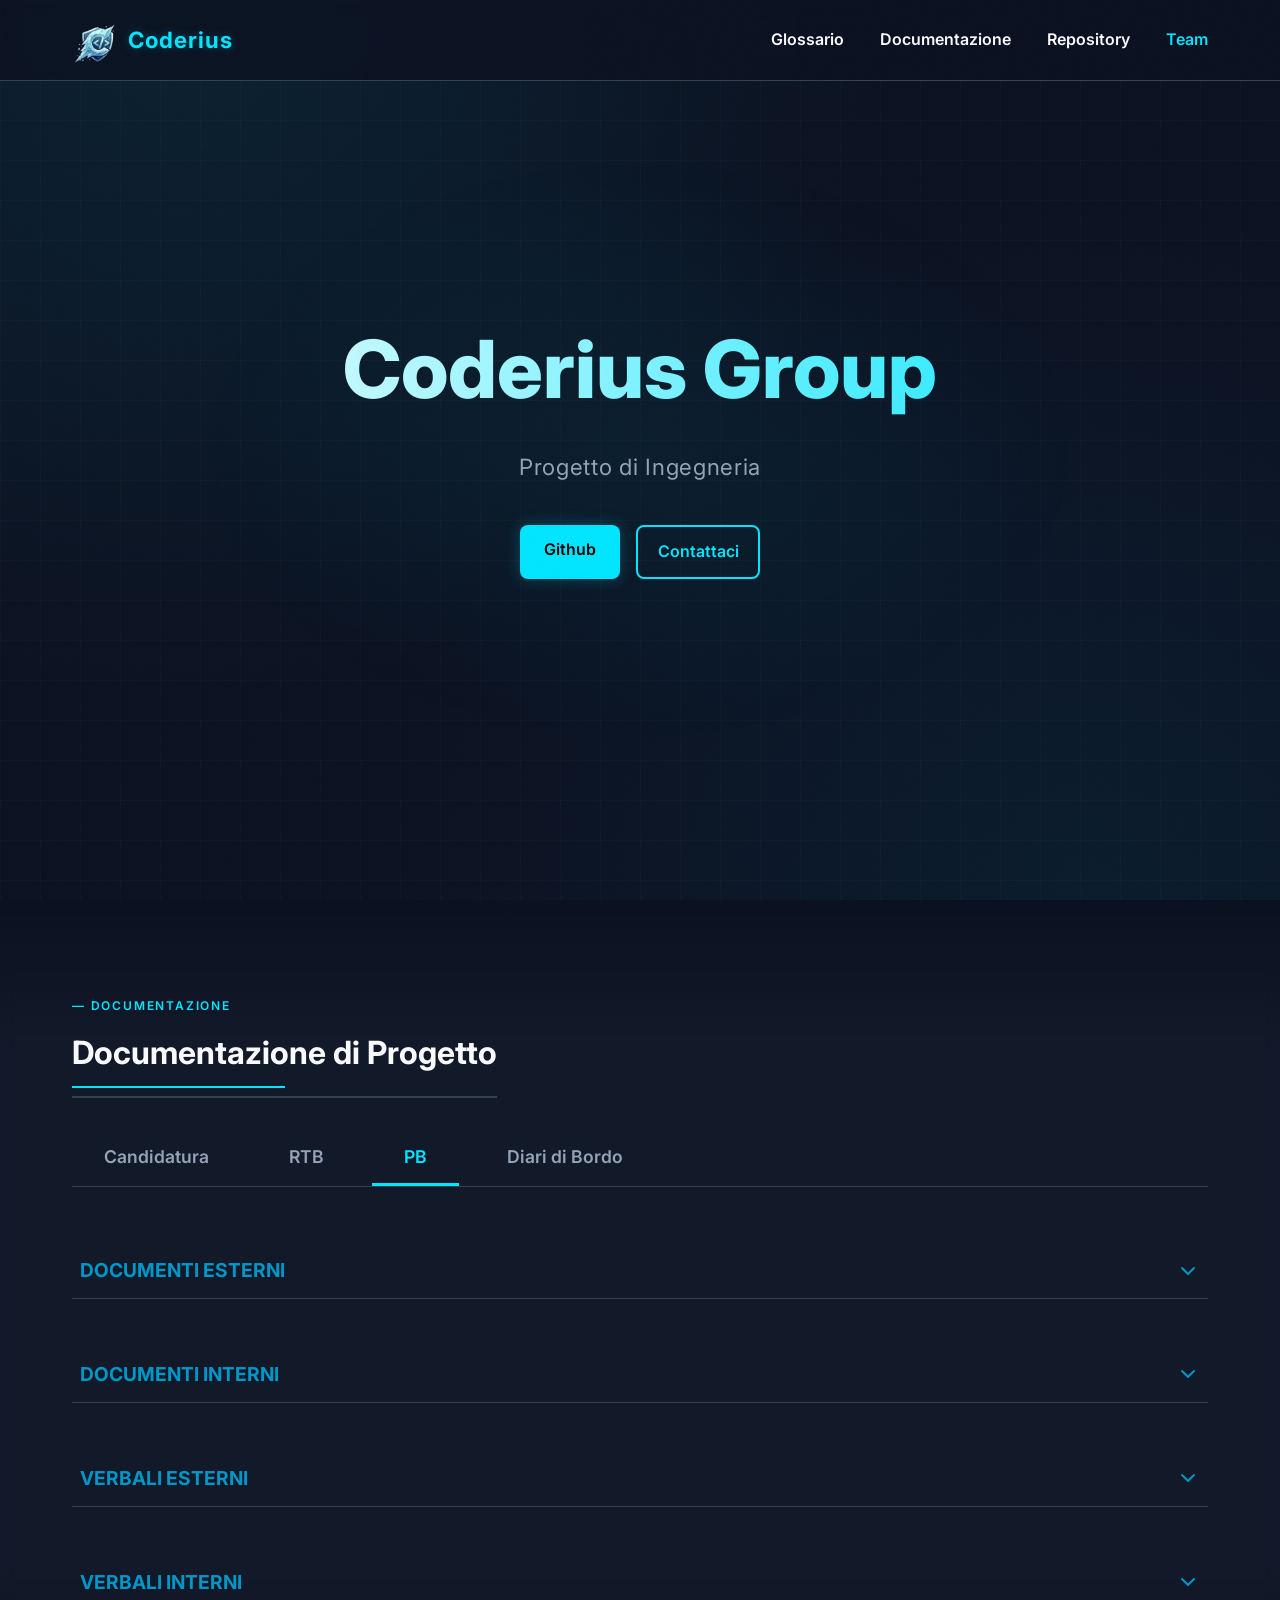
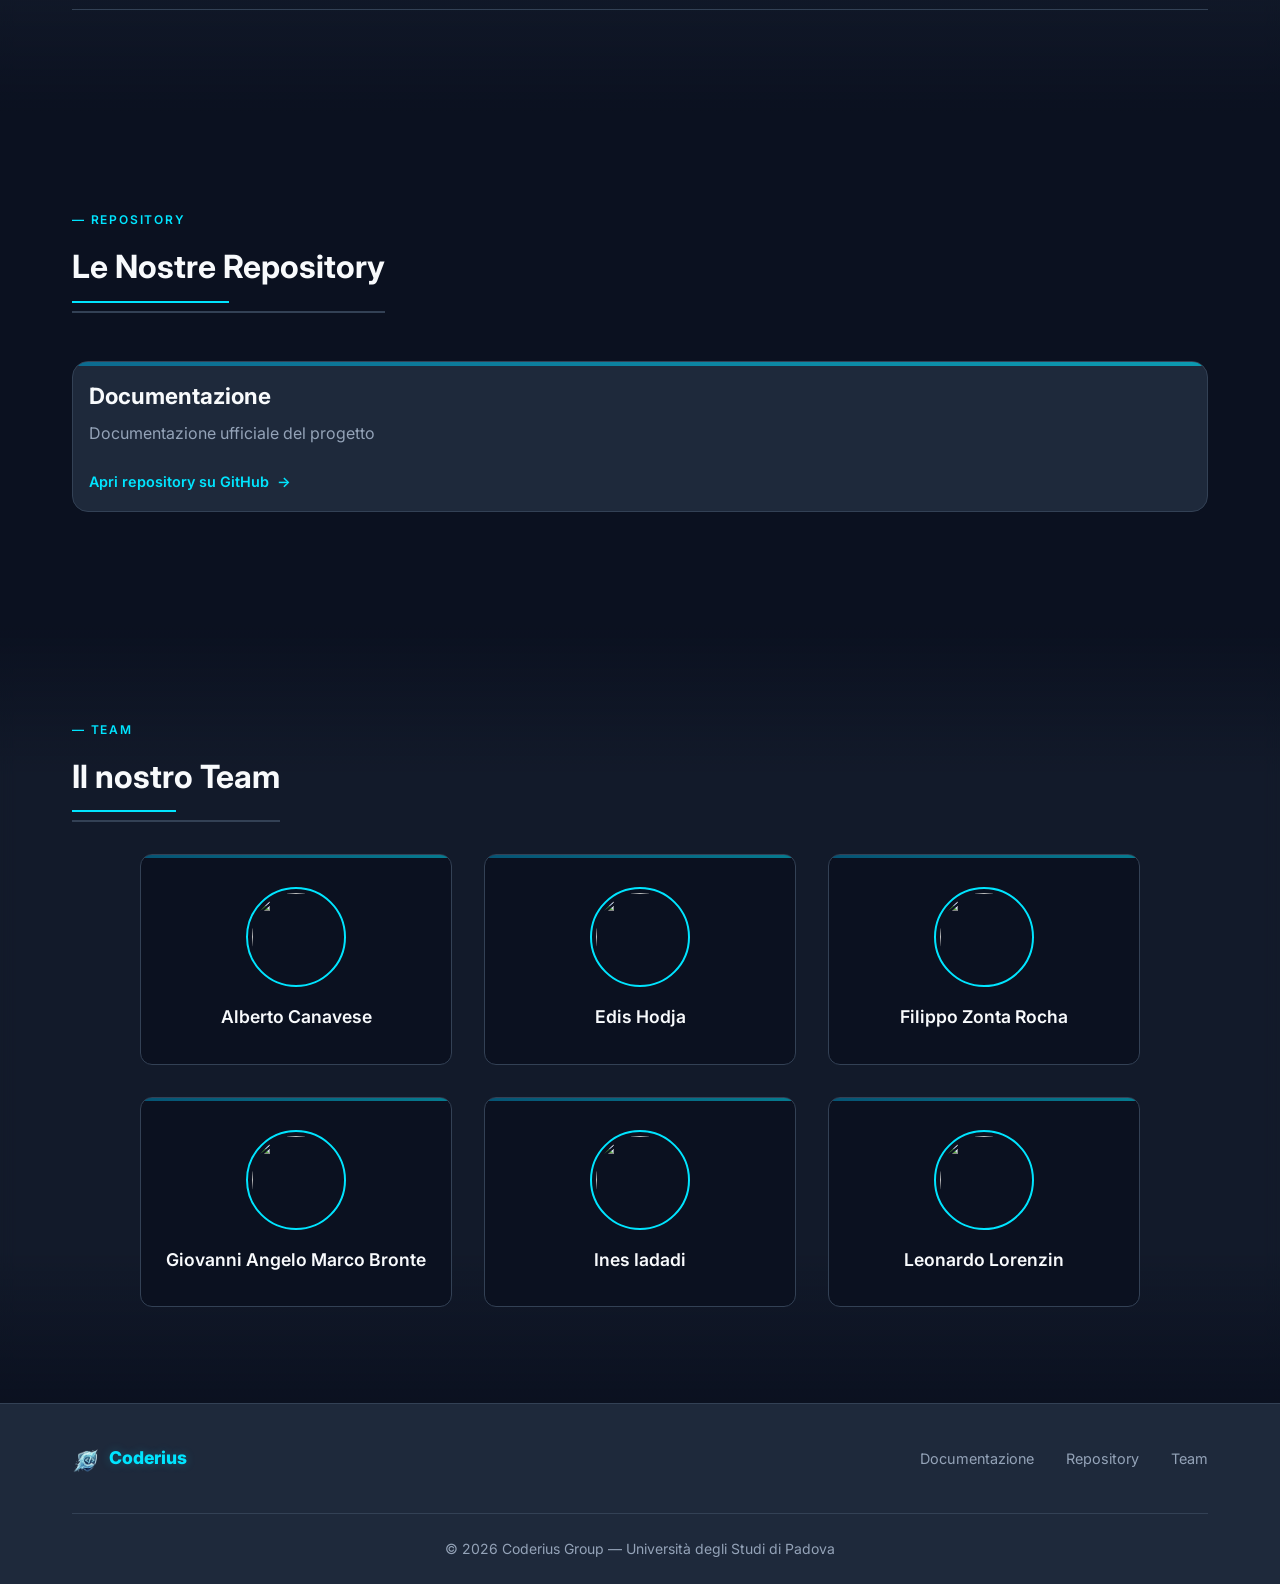
==== website/index.html @ 111efe8c "fix: aggiunta documenti PB a sito" ====
<!DOCTYPE html>
<html lang="it" class="scroll-smooth">
<head>
    <meta charset="UTF-8">
    <meta name="viewport" content="width=device-width, initial-scale=1.0">
    <title>Coderius | SWE Project</title>
    <link rel="icon" type="image/png" href="assets/logoCoderius.png">
    <link rel="preconnect" href="https://fonts.googleapis.com">
    <link rel="preconnect" href="https://fonts.gstatic.com" crossorigin>
    <link href="https://fonts.googleapis.com/css2?family=Inter:wght@300;400;600;800&display=swap" rel="stylesheet">
    <link rel="stylesheet" href="style.css">
    <script src="script.js" defer></script>
</head>
<body>

    <header class="site-header">
        <div class="header-inner">
            <a href="#" class="logo">
                <img src="assets/logoCoderius.png" alt="Logo Coderius" class="logo-img">
                <h1>Coderius</h1>
            </a>
            <nav class="site-nav">
                <a href="glossario.html">Glossario</a>
                <a href="#docs">Documentazione</a>
                <a href="#repositories">Repository</a>
                <a href="#team">Team</a>
            </nav>
        </div>
    </header>

    <main>
        <section class="hero">
            <div class="container hero-content">
                <h1>Coderius Group</h1>
                <p>Progetto di Ingegneria del Software 2025/2026</p>
                <div class="hero-actions">
                    <a href="https://github.com/CoderiusGroup" class="btn btn-primary" target="_blank">Github</a>
                    <a href="mailto:coderius01@gmail.com" class="btn btn-outline">Contattaci</a>
                </div>
            </div>
        </section>

        <section id="docs" class="docs-section section-alt">
            <div class="container">
                <span class="section-eyebrow">— Documentazione</span>
                <h2 class="section-title">Documentazione di Progetto</h2>
                <div class="tab-buttons">
                    <button class="tab-btn" data-target="candidatura">Candidatura</button>
                    <button class="tab-btn" data-target="rtb">RTB</button>
                    <button class="tab-btn active" data-target="pb">PB</button>
                    <button class="tab-btn" data-target="diario">Diari di Bordo</button>
                </div>

                <div id="candidatura" class="tab-content">
                    <div class="doc-grid">
                        <details class="doc-accordion">
                            <summary class="doc-group-title">
                                Documenti Principali
                                <svg class="chevron" xmlns="http://www.w3.org/2000/svg" width="24" height="24" viewBox="0 0 24 24" fill="none" stroke="currentColor" stroke-width="2" stroke-linecap="round" stroke-linejoin="round"><polyline points="6 9 12 15 18 9"></polyline></svg>
                            </summary>
                            <div class="accordion-content" >
                                <!-- CANDIDATURA_PRINCIPALI_START -->

                    <a href="docs/Candidatura/LetteraPresentazione-2026-03-20.pdf" class="doc-card" target="_blank">
                        <div class="doc-info">
                            <h5>LetteraPresentazione-2026-03-20</h5>
                            <p>Apri in nuova scheda ↗</p>
                        </div>
                    </a>

                    <a href="docs/Candidatura/DichiarazioneImpegni-2026-03-20.pdf" class="doc-card" target="_blank">
                        <div class="doc-info">
                            <h5>DichiarazioneImpegni-2026-03-20</h5>
                            <p>Apri in nuova scheda ↗</p>
                        </div>
                    </a>

                    <a href="docs/Candidatura/AnalisiCapitolati-2026-03-13.pdf" class="doc-card" target="_blank">
                        <div class="doc-info">
                            <h5>AnalisiCapitolati-2026-03-13</h5>
                            <p>Apri in nuova scheda ↗</p>
                        </div>
                    </a>
<!-- CANDIDATURA_PRINCIPALI_END -->
                            </div>
                        </details>
                        <details class="doc-accordion">
                            <summary class="doc-group-title">
                                Verbali Esterni
                                <svg class="chevron" xmlns="http://www.w3.org/2000/svg" width="24" height="24" viewBox="0 0 24 24" fill="none" stroke="currentColor" stroke-width="2" stroke-linecap="round" stroke-linejoin="round"><polyline points="6 9 12 15 18 9"></polyline></svg>
                            </summary>
                            <div class="accordion-content">
                                <!-- CANDIDATURA_ESTERNI_START -->

                    <a href="docs/Candidatura/Verbali/Esterni/VerbaleEsterno-2026-03-17_firmato.pdf" class="doc-card" target="_blank">
                        <div class="doc-info">
                            <h5>VerbaleEsterno-2026-03-17_firmato</h5>
                            <p>Apri in nuova scheda ↗</p>
                        </div>
                    </a>

                    <a href="docs/Candidatura/Verbali/Esterni/VerbaleEsterno-2026-03-16_firmato.pdf" class="doc-card" target="_blank">
                        <div class="doc-info">
                            <h5>VerbaleEsterno-2026-03-16_firmato</h5>
                            <p>Apri in nuova scheda ↗</p>
                        </div>
                    </a>
<!-- CANDIDATURA_ESTERNI_END -->
                            </div>
                        </details>
                        <details class="doc-accordion">
                            <summary class="doc-group-title">
                                Verbali Interni
                                <svg class="chevron" xmlns="http://www.w3.org/2000/svg" width="24" height="24" viewBox="0 0 24 24" fill="none" stroke="currentColor" stroke-width="2" stroke-linecap="round" stroke-linejoin="round"><polyline points="6 9 12 15 18 9"></polyline></svg>
                            </summary>
                            <div class="accordion-content">
                                <!-- CANDIDATURA_INTERNI_START -->

                    <a href="docs/Candidatura/Verbali/Interni/VerbaleInterno-2026-03-25.pdf" class="doc-card" target="_blank">
                        <div class="doc-info">
                            <h5>VerbaleInterno-2026-03-25</h5>
                            <p>Apri in nuova scheda ↗</p>
                        </div>
                    </a>

                    <a href="docs/Candidatura/Verbali/Interni/VerbaleInterno-2026-03-18.pdf" class="doc-card" target="_blank">
                        <div class="doc-info">
                            <h5>VerbaleInterno-2026-03-18</h5>
                            <p>Apri in nuova scheda ↗</p>
                        </div>
                    </a>

                    <a href="docs/Candidatura/Verbali/Interni/VerbaleInterno-2026-03-09.pdf" class="doc-card" target="_blank">
                        <div class="doc-info">
                            <h5>VerbaleInterno-2026-03-09</h5>
                            <p>Apri in nuova scheda ↗</p>
                        </div>
                    </a>
<!-- CANDIDATURA_INTERNI_END -->
                            </div>
                        </details>
                    </div>
                </div>
                <div id="rtb" class="tab-content">
                    <div class="doc-grid">
                        <details class="doc-accordion">
                            <summary class="doc-group-title">
                                Documenti Esterni
                                <svg class="chevron" xmlns="http://www.w3.org/2000/svg" width="24" height="24" viewBox="0 0 24 24" fill="none" stroke="currentColor" stroke-width="2" stroke-linecap="round" stroke-linejoin="round"><polyline points="6 9 12 15 18 9"></polyline></svg>
                            </summary>
                            <div class="accordion-content">
                                <!-- RTB_ESTERNI_START -->
<p style="color: var(--text-secondary); font-style: italic; grid-column: 1 / -1;">Nessun documento presente in questa sezione.</p>
<!-- RTB_ESTERNI_END -->
                            </div>
                        </details>
                        <details class="doc-accordion">
                            <summary class="doc-group-title">
                                Documenti Interni
                                <svg class="chevron" xmlns="http://www.w3.org/2000/svg" width="24" height="24" viewBox="0 0 24 24" fill="none" stroke="currentColor" stroke-width="2" stroke-linecap="round" stroke-linejoin="round"><polyline points="6 9 12 15 18 9"></polyline></svg>
                            </summary>
                            <div class="accordion-content">
                                <!-- RTB_INTERNI_START -->

                    <a href="docs/RTB/Documenti/Interni/Glossario.pdf" class="doc-card" target="_blank">
                        <div class="doc-info">
                            <h5>Glossario</h5>
                            <p>Apri in nuova scheda ↗</p>
                        </div>
                    </a>
<!-- RTB_INTERNI_END -->
                            </div>
                        </details>
                        <details class="doc-accordion">
                            <summary class="doc-group-title">
                                Verbali Esterni
                                <svg class="chevron" xmlns="http://www.w3.org/2000/svg" width="24" height="24" viewBox="0 0 24 24" fill="none" stroke="currentColor" stroke-width="2" stroke-linecap="round" stroke-linejoin="round"><polyline points="6 9 12 15 18 9"></polyline></svg>
                            </summary>
                            <div class="accordion-content">
                                <!-- RTB_VERBALI_ESTERNI_START -->

                    <a href="docs/RTB/Verbali/Esterni/VerbaleEsterno-2026-04-17_firmato.pdf" class="doc-card" target="_blank">
                        <div class="doc-info">
                            <h5>VerbaleEsterno-2026-04-17_firmato</h5>
                            <p>Apri in nuova scheda ↗</p>
                        </div>
                    </a>

                    <a href="docs/RTB/Verbali/Esterni/VerbaleEsterno-2026-04-03_firmato.pdf" class="doc-card" target="_blank">
                        <div class="doc-info">
                            <h5>VerbaleEsterno-2026-04-03_firmato</h5>
                            <p>Apri in nuova scheda ↗</p>
                        </div>
                    </a>
<!-- RTB_VERBALI_ESTERNI_END -->
                            </div>
                        </details>
                        <details class="doc-accordion">
                            <summary class="doc-group-title">
                                Verbali Interni
                                <svg class="chevron" xmlns="http://www.w3.org/2000/svg" width="24" height="24" viewBox="0 0 24 24" fill="none" stroke="currentColor" stroke-width="2" stroke-linecap="round" stroke-linejoin="round"><polyline points="6 9 12 15 18 9"></polyline></svg>
                            </summary>
                            <div class="accordion-content">
                                <!-- RTB_VERBALI_INTERNI_START -->

                    <a href="docs/RTB/Verbali/Interni/VerbaleInterno-2026-04-21.pdf" class="doc-card" target="_blank">
                        <div class="doc-info">
                            <h5>VerbaleInterno-2026-04-21</h5>
                            <p>Apri in nuova scheda ↗</p>
                        </div>
                    </a>

                    <a href="docs/RTB/Verbali/Interni/VerbaleInterno-2026-04-14.pdf" class="doc-card" target="_blank">
                        <div class="doc-info">
                            <h5>VerbaleInterno-2026-04-14</h5>
                            <p>Apri in nuova scheda ↗</p>
                        </div>
                    </a>

                    <a href="docs/RTB/Verbali/Interni/VerbaleInterno-2026-03-31.pdf" class="doc-card" target="_blank">
                        <div class="doc-info">
                            <h5>VerbaleInterno-2026-03-31</h5>
                            <p>Apri in nuova scheda ↗</p>
                        </div>
                    </a>
<!-- RTB_VERBALI_INTERNI_END -->
                            </div>
                        </details>
                    </div>
                </div>

                <div id="diario" class="tab-content">
                    <div class="doc-grid">
                        <details class="doc-accordion">
                            <summary class="doc-group-title">
                                Diari di Bordo
                                <svg class="chevron" xmlns="http://www.w3.org/2000/svg" width="24" height="24" viewBox="0 0 24 24" fill="none" stroke="currentColor" stroke-width="2" stroke-linecap="round" stroke-linejoin="round"><polyline points="6 9 12 15 18 9"></polyline></svg>
                            </summary>
                            <div class="accordion-content">
                                <!-- DIARIO_BORDO_START -->
<p style="color: var(--text-secondary); font-style: italic; grid-column: 1 / -1;">Nessun documento presente in questa sezione.</p>
<!-- DIARIO_BORDO_END -->
                            </div>
                        </details>
                    </div>
                </div>

                <div id="pb" class="tab-content active">
                    <div class="doc-grid">
                                <!-- PB_PRINCIPALI_START -->
<!-- PB_PRINCIPALI_END -->
                        <details class="doc-accordion">
                            <summary class="doc-group-title">
                                Documenti Esterni
                                <svg class="chevron" xmlns="http://www.w3.org/2000/svg" width="24" height="24" viewBox="0 0 24 24" fill="none" stroke="currentColor" stroke-width="2" stroke-linecap="round" stroke-linejoin="round"><polyline points="6 9 12 15 18 9"></polyline></svg>
                            </summary>
                            <div class="accordion-content">
                                <!-- PB_ESTERNI_START -->
<!-- PB_ESTERNI_END -->
                            </div>
                        </details>

                        <details class="doc-accordion">
                            <summary class="doc-group-title">
                                Documenti Interni
                                <svg class="chevron" xmlns="http://www.w3.org/2000/svg" width="24" height="24" viewBox="0 0 24 24" fill="none" stroke="currentColor" stroke-width="2" stroke-linecap="round" stroke-linejoin="round"><polyline points="6 9 12 15 18 9"></polyline></svg>
                            </summary>
                            <div class="accordion-content">
                                <!-- PB_INTERNI_START -->
<!-- PB_INTERNI_END -->
                            </div>
                        </details>

                        <details class="doc-accordion">
                            <summary class="doc-group-title">
                                Verbali Esterni
                                <svg class="chevron" xmlns="http://www.w3.org/2000/svg" width="24" height="24" viewBox="0 0 24 24" fill="none" stroke="currentColor" stroke-width="2" stroke-linecap="round" stroke-linejoin="round"><polyline points="6 9 12 15 18 9"></polyline></svg>
                            </summary>
                            <div class="accordion-content">
                                <!-- PB_VERBALI_ESTERNI_START -->
<!-- PB_VERBALI_ESTERNI_END -->
                            </div>
                        </details>

                        <details class="doc-accordion">
                            <summary class="doc-group-title">
                                Verbali Interni
                                <svg class="chevron" xmlns="http://www.w3.org/2000/svg" width="24" height="24" viewBox="0 0 24 24" fill="none" stroke="currentColor" stroke-width="2" stroke-linecap="round" stroke-linejoin="round"><polyline points="6 9 12 15 18 9"></polyline></svg>
                            </summary>
                            <div class="accordion-content">
                                <!-- PB_VERBALI_INTERNI_START -->
<!-- PB_VERBALI_INTERNI_END -->
                            </div>
                        </details>
                    </div>
                </div>
            </div>
        </section>
        <section id="repositories" class="repos-section">
            <div class="container">
                <span class="section-eyebrow">— Repository</span>
                <h2 class="section-title">Le Nostre Repository</h2>
                <div class="repo-grid">
                    <a href="https://github.com/CoderiusGroup/Documentazione" class="repo-card" target="_blank" rel="noopener">
                        <div class="repo-info">
                            <h3>Documentazione</h3>
                            <p>Documentazione ufficiale del progetto</p>
                            <span class="repo-action">Apri repository su GitHub</span>
                        </div>
                    </a>
                </div>
            </div>
        </section>
        <section id="team" class="team-section section-alt">
            <div class="container">
                <span class="section-eyebrow">— Team</span>
                <h2 class="section-title">Il nostro Team</h2>
                <div class="team-grid">
                    <a href="https://github.com/albertocnve1" class="member-card" target="_blank">
                        <img src="https://avatars.githubusercontent.com/u/158286084?v=4" alt="" class="member-avatar">
                        <div class="member-name">Alberto Canavese</div>
                    </a>
                    <a href="https://github.com/Leddosja" class="member-card" target="_blank">
                        <img src="https://avatars.githubusercontent.com/u/149975881?v=4" alt="" class="member-avatar">
                        <div class="member-name">Edis Hodja</div>
                    </a>
                    <a href="https://github.com/membro1" class="member-card" target="_blank">
                        <img src="https://github.com/identicons/coderius.png" alt="" class="member-avatar">
                        <div class="member-name">Filippo Zonta Rocha</div>
                    </a>
                    <a href="https://github.com/Giox333" class="member-card" target="_blank">
                        <img src="https://avatars.githubusercontent.com/u/186103763?v=4" alt="" class="member-avatar">
                        <div class="member-name">Giovanni Angelo Marco Bronte</div>
                    </a>
                    <a href="https://github.com/inesiadadi" class="member-card" target="_blank">
                        <img src="https://avatars.githubusercontent.com/u/199393702?v=4g" alt="" class="member-avatar">
                        <div class="member-name">Ines Iadadi</div>
                    </a>
                    <a href="https://github.com/L3onard004" class="member-card" target="_blank">
                        <img src="https://avatars.githubusercontent.com/u/203693228?v=4" alt="" class="member-avatar">
                        <div class="member-name">Leonardo Lorenzin</div>
                    </a>
                </div>
            </div>
        </section>
    </main>
    <footer>
        <div class="footer-inner">
            <div class="footer-top">
                <a href="#" class="footer-logo">
                    <img src="assets/logoCoderius.png" alt="Logo Coderius" class="footer-logo-img">
                    <span>Coderius</span>
                </a>
                <nav class="footer-nav">
                    <a href="#docs">Documentazione</a>
                    <a href="#repositories">Repository</a>
                    <a href="#team">Team</a>
                </nav>
            </div>
            <div class="footer-bottom">
                <p>© 2026 Coderius Group — Università degli Studi di Padova</p>
            </div>
        </div>
    </footer>
</body>
</html>
---- website/style.css ----
:root {
    --bg-color: #0b1120;
    --surface-color: #1e293b;
    --surface-hover: #334155;
    --text-primary: #f8fafc;
    --text-secondary: #94a3b8;
    --icy-blue: #00e5ff;
    --icy-blue-dark: #0096c7;
    --icy-glow: rgba(0, 229, 255, 0.25);
    --border-color: #334155;
    
    --transition: all 0.3s ease;
}

* {
    box-sizing: border-box;
    margin: 0;
    padding: 0;
    font-family: 'Inter', sans-serif;
}html {
    scroll-behavior: smooth;
}

body {
    background-color: var(--bg-color);
    background-image: 
        radial-gradient(circle at 15% 0%, rgba(0, 229, 255, 0.08) 0%, transparent 50%),
        radial-gradient(circle at 85% 100%, rgba(0, 150, 199, 0.08) 0%, transparent 50%);
    background-attachment: fixed;
    color: var(--text-primary);
    line-height: 1.6;
    position: relative;
    z-index: 0;
}

body::before {
    content: '';
    position: fixed;
    top: 0; 
    left: 0; 
    width: 100vw; 
    height: 100vh;
    background-image: 
        linear-gradient(rgba(255, 255, 255, 0.02) 1px, transparent 1px),
        linear-gradient(90deg, rgba(255, 255, 255, 0.02) 1px, transparent 1px);
    background-size: 40px 40px;
    pointer-events: none;
    z-index: -1;
}

body::after {
    content: '';
    position: fixed;
    inset: 0;
    background-image: url("data:image/svg+xml,%3Csvg xmlns='http://www.w3.org/2000/svg' width='300' height='300'%3E%3Cfilter id='n'%3E%3CfeTurbulence type='fractalNoise' baseFrequency='0.75' numOctaves='4' stitchTiles='stitch'/%3E%3C/filter%3E%3Crect width='300' height='300' filter='url(%23n)'/%3E%3C/svg%3E");
    opacity: 0.025;
    pointer-events: none;
    z-index: 9998;
}

/* custom scrollbar */
::-webkit-scrollbar { width: 6px; }
::-webkit-scrollbar-track { background: var(--bg-color); }
::-webkit-scrollbar-thumb { background: var(--border-color); border-radius: 3px; }
::-webkit-scrollbar-thumb:hover { background: var(--icy-blue-dark); }


/* --- header e nav --- */
.site-header {
    position: fixed;
    top: 0;
    width: 100%;
    background: rgba(11, 17, 32, 0.8);
    backdrop-filter: blur(10px);
    border-bottom: 1px solid var(--border-color);
    z-index: 1000;
}

.header-inner {
    max-width: 1200px;
    margin: 0 auto;
    padding: 1rem 2rem;
    display: flex;
    justify-content: space-between;
    align-items: center;
}

.logo {
    font-size: 1.5rem;
    font-weight: 800;
    color: var(--text-primary);
    text-decoration: none;
    letter-spacing: 1px;
    display: flex;
    align-items: center;
    gap: 0.5rem;
}

.logo h1 {
    color: var(--icy-blue);
    text-shadow: 0 0 10px var(--icy-glow);
    font-size: 1.4rem;
}

.logo-img {
    width: 3rem;
    height: 3rem;
}

.site-nav a {
    color: var(--text-primary);
    text-decoration: none;
    margin-left: 2rem;
    font-weight: 600;
    font-size: 1rem;
    transition: var(--transition);
}

.site-nav a:hover {
    color: var(--icy-blue);
}

.site-nav a.nav-active {
    color: var(--icy-blue);
}

/* --- layout --- */
main {
    width: 100%;
    padding: 0;
}

.container {
    max-width: 1200px;
    width: 100%;
    margin: 0 auto;
    padding: 0 2rem;
    position: relative;
    z-index: 1;
}

section {
    padding: 6rem 0;
}

.section-alt {
    background-color: color-mix(in srgb, var(--surface-color) 40%, transparent);
    backdrop-filter: blur(8px);
    -webkit-backdrop-filter: blur(8px);
    position: relative;
    padding: 6rem 0;
}

.section-alt::before {
    content: '';
    position: absolute;
    top: 0;
    left: 0;
    right: 0;
    height: 150px; 
    background: linear-gradient(to bottom, var(--bg-color) 0%, transparent 100%);
    pointer-events: none;
    z-index: 0;
}

.section-alt::after {
    content: '';
    position: absolute;
    bottom: 0;
    left: 0;
    right: 0;
    height: 150px; 
    background: linear-gradient(to top, var(--bg-color) 0%, transparent 100%);
    pointer-events: none;
    z-index: 0;
}

/* hero section */
.hero {
    min-height: 100vh;
    display: flex;
    align-items: center;
    justify-content: center;
    padding-top: 5rem;
    text-align: center;
    position: relative;
}

.hero::after {
    content: '';
    position: absolute;
    top: 50%;
    left: 50%;
    transform: translate(-50%, -50%);
    width: 900px;
    height: 600px;
    background: radial-gradient(ellipse, rgba(0, 229, 255, 0.05) 0%, transparent 70%);
    pointer-events: none;
    z-index: 0;
}

.hero-content {
    position: relative;
    z-index: 1;
}

.hero h1 {
    font-size: 5rem;
    font-weight: 800;
    margin-bottom: 1rem;
    background: linear-gradient(to right, #fff, var(--icy-blue), #fff);
    background-size: 200% auto;
    background-clip: text;
    -webkit-background-clip: text;
    -webkit-text-fill-color: transparent;
}

.hero p {
    font-size: 1.4rem;
    color: var(--text-secondary);
    margin-bottom: 2.5rem;
    letter-spacing: 0.03em;
}

.hero-actions {
    display: flex;
    justify-content: center;
    gap: 1rem;
}

.btn {
    padding: 0.75rem 1.5rem;
    border-radius: 8px;
    text-decoration: none;
    font-weight: 600;
    transition: var(--transition);
}

.btn-primary {
    background-color: var(--icy-blue);
    color: #000;
    box-shadow: 0 0 15px var(--icy-glow);
}

.btn-primary:hover {
    background-color: #fff;
    box-shadow: 0 0 25px var(--icy-glow);
}

.btn-outline {
    background-color: transparent;
    color: var(--icy-blue);
    border: 2px solid var(--icy-blue);
    padding: 0.75rem 1.2rem;
}

.btn-outline:hover {
    background-color: var(--icy-glow);
}

/*sections*/
.section-eyebrow {
    display: block;
    font-size: 0.75rem;
    font-weight: 600;
    letter-spacing: 0.15em;
    text-transform: uppercase;
    color: var(--icy-blue);
    margin-bottom: 0.75rem;
}

.section-title.reveal {
    transition-delay: 0.08s;
}

.section-title {
    font-size: 2rem;
    margin-bottom: 2rem;
    color: var(--text-primary);
    border-bottom: 2px solid var(--border-color);
    padding-bottom: 0.5rem;
    display: inline-block;
}

.section-title::after {
    content: '';
    display: block;
    width: 50%;
    height: 2px;
    background: var(--icy-blue);
    margin-top: 0.5rem;
}

.tab-buttons {
    display: flex;
    gap: 1rem;
    margin-bottom: 2rem;
    border-bottom: 1px solid var(--border-color);
    position: relative;
}

.tab-btn {
    background: transparent;
    border: none;
    color: var(--text-secondary);
    padding: 1rem 2rem;
    font-size: 1.1rem;
    font-weight: 600;
    cursor: pointer;
    transition: var(--transition);
    border-bottom: 3px solid transparent;
}

.tab-btn:hover {
    color: var(--icy-blue);
}

.tab-btn.active {
    color: var(--icy-blue);
    border-bottom: 3px solid var(--icy-blue);
}

.tab-content {
    display: none;
    animation: fadeIn 0.4s ease;
}

.tab-content.active {
    display: block;
}

@keyframes fadeIn {
    from { opacity: 0; transform: translateY(10px); }
    to { opacity: 1; transform: translateY(0); }
}

.wip-text {
    color: var(--text-secondary);
    font-style: italic;
}

/*cards documenti */
.doc-grid {
    display: grid;
    grid-template-columns: 1fr;
    gap: 1rem;
}

.doc-card {
    background-color: var(--surface-color);
    border: 1px solid var(--border-color);
    border-radius: 6px;
    padding: 0.75rem 1.25rem;
    text-decoration: none;
    color: var(--text-primary);
    display: flex;
    align-items: center;
    justify-content: flex-start;
    transition: var(--transition);
}

.doc-card:hover {
    background-color: rgba(255, 255, 255, 0.03);
    border-color: var(--border-color);
}

.doc-info {
    display: flex;
    align-items: center;
    justify-content: space-between;
    width: 100%;
}

.doc-info h5 {
    font-size: 0.95rem;
    font-weight: 500;
    margin: 0;
    color: var(--text-primary);
    letter-spacing: 0.2px;
}

.doc-info p {
    font-size: 0.8rem;
    color: var(--text-secondary);
    margin: 0;
    opacity: 0.7;
    transition: var(--transition);
    white-space: nowrap;
}

.doc-card:hover .doc-info p, .doc-card:hover .doc-info h5 {
    opacity: 1;
    color: var(--icy-blue);
}

.doc-icon {
    color: var(--icy-blue);
    font-size: 1.5rem;
}

.doc-accordion {
    width: 100%;
    margin-bottom: 0.5rem;
}

summary.doc-group-title {
    margin-top: 1.5rem;
    padding: 0.75rem 0.5rem; 
    border-bottom: 1px solid var(--border-color);
    color: var(--icy-blue-dark);
    font-size: 1.2rem;
    text-transform: uppercase;
    font-weight: 700;
    cursor: pointer;
    display: flex;
    align-items: center;
    justify-content: space-between;
    list-style: none; 
    user-select: none;
    transition: var(--transition);
}

summary.doc-group-title:hover {
    color: var(--icy-blue);
    border-bottom-color: var(--icy-blue);
}

summary.doc-group-title:hover .chevron {
    color: var(--icy-blue);
}

summary.doc-group-title::-webkit-details-marker {
    display: none;
}

.chevron {
    transition: transform 0.3s ease;
    color: var(--icy-blue-dark);
}

details[open] .chevron {
    transform: rotate(180deg);
}

.accordion-content {
    padding-top: 1rem; 
    display: grid;
    grid-template-columns: 1fr;
    gap: 1rem;
}

.repo-featured {
    max-width: 520px;
}


.repo-card {
    background-color: var(--surface-color);
    border: 1px solid var(--border-color);
    border-radius: 16px;
    padding: 1rem;
    text-decoration: none;
    margin: 1rem 0;
    color: var(--text-primary);
    display: flex;
    align-items: flex-start;
    justify-content: space-between;
    transition: var(--transition);
    position: relative;
    overflow: hidden;
}

.repo-card::before {
    content: '';
    position: absolute;
    top: 0;
    left: 0;
    width: 100%;
    height: 4px;
    background: linear-gradient(90deg, var(--icy-blue-dark), var(--icy-blue));
    opacity: 0.6;
    transition: var(--transition);
}

.repo-card:hover {
    transform: translateY(-5px);
    border-color: var(--icy-blue);
    box-shadow: 0 10px 30px rgba(0,0,0,0.4), 0 0 20px var(--icy-glow);
}

.repo-card:hover::before {
    opacity: 1;
    box-shadow: 0 0 15px var(--icy-blue);
}

.repo-info h3 {
    font-size: 1.4rem;
    margin-bottom: 0.5rem;
    color: var(--text-primary);
}

.repo-info p {
    font-size: 1rem;
    color: var(--text-secondary);
    margin-bottom: 1.5rem;
    line-height: 1.5;
}

.repo-action {
    font-size: 0.9rem;
    font-weight: 600;
    color: var(--icy-blue);
    display: inline-flex;
    align-items: center;
    transition: var(--transition);
}

.repo-action::after {
    content: '→';
    margin-left: 0.5rem;
    transition: transform 0.3s ease;
}

.repo-card:hover .repo-action {
    color: #fff;
}

.repo-card:hover .repo-action::after {
    transform: translateX(6px); 
}

.repo-icon {
    font-size: 2.5rem;
    color: var(--text-secondary);
    transition: var(--transition);
    padding-left: 1rem;
}

/*team section */
.team-grid {
    display: grid;
    grid-template-columns: repeat(3, 1fr); 
    gap: 2rem;
    max-width: 1000px;
    margin: 0 auto;
}

@media (max-width: 900px) {
    .team-grid {
        grid-template-columns: repeat(2, 1fr);
    }
}

@media (max-width: 550px) {
    .team-grid {
        grid-template-columns: 1fr;
    }
}

.member-card {
    background-color: var(--surface-color);
    border-radius: 12px;
    padding: 2rem 1rem;
    text-align: center;
    border: 1px solid var(--border-color);
    transition: var(--transition);
    text-decoration: none;
    color: inherit;
    display: block;
    position: relative;
    overflow: hidden;
}

.member-card::before {
    content: '';
    position: absolute;
    top: 0;
    left: 0;
    width: 100%;
    height: 3px;
    background: linear-gradient(90deg, var(--icy-blue-dark), var(--icy-blue));
    opacity: 0.5;
    transition: var(--transition);
}

.member-card:hover::before {
    opacity: 1;
    box-shadow: 0 0 10px var(--icy-blue);
}

.member-card:hover {
    border-color: var(--icy-blue);
    background-color: var(--surface-hover);
    transform: translateY(-4px);
}

.member-avatar {
    width: 100px;
    height: 100px;
    border-radius: 50%;
    margin: 0 auto 1rem;
    border: 2px solid var(--icy-blue);
    padding: 4px;
    background-color: var(--bg-color);
    transition: var(--transition);
}

.member-card:hover .member-avatar {
    box-shadow: 0 0 15px var(--icy-glow);
    border-width: 3px;
}

.member-name {
    font-weight: 600;
    font-size: 1.1rem;
    transition: color 0.3s ease;
}

.member-card:hover .member-name {
    color: var(--icy-blue);
}

/* --- footer --- */
footer {
    background-color: var(--surface-color);
    border-top: 1px solid var(--border-color);
}

.footer-inner {
    max-width: 1200px;
    margin: 0 auto;
    padding: 0 2rem;
}

.footer-top {
    display: flex;
    justify-content: space-between;
    align-items: center;
    padding: 2.5rem 0;
    border-bottom: 1px solid var(--border-color);
}

.footer-logo {
    display: flex;
    align-items: center;
    gap: 0.5rem;
    text-decoration: none;
    color: var(--text-primary);
    font-weight: 800;
    font-size: 1.1rem;
}

.footer-logo span {
    color: var(--icy-blue);
    text-shadow: 0 0 10px var(--icy-glow);
}

.footer-logo-img {
    width: 1.8rem;
    height: 1.8rem;
}

.footer-nav {
    display: flex;
    gap: 2rem;
}

.footer-nav a {
    color: var(--text-secondary);
    text-decoration: none;
    font-size: 0.9rem;
    transition: color 0.3s ease;
}

.footer-nav a:hover {
    color: var(--icy-blue);
}

.footer-bottom {
    padding: 1.5rem 0;
    text-align: center;
    color: var(--text-secondary);
    font-size: 0.875rem;
}

@media (max-width: 600px) {
    .footer-top {
        flex-direction: column;
        gap: 1.5rem;
        text-align: center;
    }
}

/* member cards on section-alt need contrast against the lighter background */
.section-alt .member-card {
    background-color: var(--bg-color);
}

.section-alt .member-card:hover {
    background-color: rgba(11, 17, 32, 0.7);
}

/* hero entrance */
.hero h1 {
    animation: fadeIn 0.6s ease both, shimmer 5s linear 0.6s infinite;
}

@keyframes shimmer {
    0%   { background-position: 0% center; }
    100% { background-position: 200% center; }
}

.hero p {
    animation: none;
    opacity: 0;
}

.hero-actions {
    animation: fadeIn 0.6s ease 0.3s both;
}

.scroll-indicator {
    margin-top: 2.5rem;
    color: var(--text-secondary);
    font-size: 1.2rem;
    animation: fadeIn 0.6s ease 0.45s both, bounce 2s ease-in-out 1.2s infinite;
    display: block;
}

@keyframes bounce {
    0%, 100% { transform: translateY(0); }
    50% { transform: translateY(8px); }
}

/* scroll reveal */
.reveal {
    opacity: 0;
    transform: translateY(20px);
    transition: opacity 0.5s ease, transform 0.5s ease;
}

.reveal.visible {
    opacity: 1;
    transform: translateY(0);
}

.page-content {
    padding-top: 10rem;
    min-height: 80vh;
}

.page-description {
    color: var(--text-secondary);
    margin-bottom: 2rem;
    font-size: 1.1rem;
}

.active-nav {
    color: var(--icy-blue) !important;
}

.glossary-container {
    background-color: var(--surface-color);
    border: 1px solid var(--border-color);
    border-radius: 12px;
    padding: 2rem;
}

.glossary-letter {
    color: var(--text-secondary);
    font-size: 3rem;
    border-bottom: 1px solid var(--border-color);
    padding-bottom: 0.5rem;
    margin-top: 2rem;
    margin-bottom: 1.5rem;
    font-weight: 800;
}

.glossary-container .glossary-letter:first-child {
    margin-top: 0;
}

.glossary-term {
    margin-bottom: 1.5rem;
    scroll-margin-top: 120px;
}

.glossary-term:last-child {
    margin-bottom: 0;
}

.glossary-term h3 {
    color: var(--icy-blue);
    font-weight: 600;
    margin-bottom: 0.5rem;
    font-size: 1.3rem;
}

.glossary-term p {
    color: var(--text-primary);
}


.glossary-index {
    display: flex;
    flex-wrap: wrap;
    gap: 0.5rem;
    margin-bottom: 3rem;
    padding: 1rem;
    background-color: rgba(30, 41, 59, 0.5);
    border-radius: 8px;
    border: 1px solid var(--border-color);
    justify-content: center;
    background-color: rgba(15, 23, 42, 0.4);
}

.glossary-index a {
    display: inline-flex;
    align-items: center;
    justify-content: center;
    width: 2.1rem;
    height: 2.1rem;
    border-radius: 6px;
    background-color: var(--surface-color);
    color: var(--text-primary);
    text-decoration: none;
    font-weight: 600;
    transition: var(--transition);
    border: 1px solid var(--border-color);
}

.glossary-index a:hover {
    background-color: var(--icy-blue);
    color: #000;
    border-color: var(--icy-blue);
    box-shadow: 0 0 10px var(--icy-glow);
}

.glossary-index a.disabled {
    opacity: 0.3;
    pointer-events: none;
    cursor: default;
}

.glossary-letter {
    color: var(--text-secondary);
    font-size: 2rem;
    border-bottom: 1px solid var(--border-color);
    padding-bottom: 0.5rem;
    margin-top: 2rem;
    margin-bottom: 1.5rem;
    scroll-margin-top: 120px; 
}

.glossary-search-wrapper {
    margin-bottom: 1.5rem;
}

#glossary-search {
    width: 100%;
    padding: 0.8rem 1.2rem;
    background: var(--surface-color);
    border: 1px solid var(--border-color);
    border-radius: 8px;
    color: var(--text-primary);
    font-size: 1rem;
    outline: none;
    transition: var(--transition);
}

#glossary-search:focus {
    border-color: var(--icy-blue);
    box-shadow: 0 0 15px var(--icy-glow);
    background-color: rgba(30, 41, 59, 0.8);
}
.search-stats {
    margin-top: 0.8rem;
    font-size: 0.9rem;
    color: var(--text-secondary);
}

#found-count {
    color: var(--icy-blue);
    font-weight: 600;
}

#no-results {
    padding: 3rem;
    text-align: center;
    background-color: rgba(30, 41, 59, 0.3);
    border: 1px solid var(--border-color);
    border-radius: 12px;
    color: var(--text-secondary);
    font-style: italic;
    margin: 2rem;
}
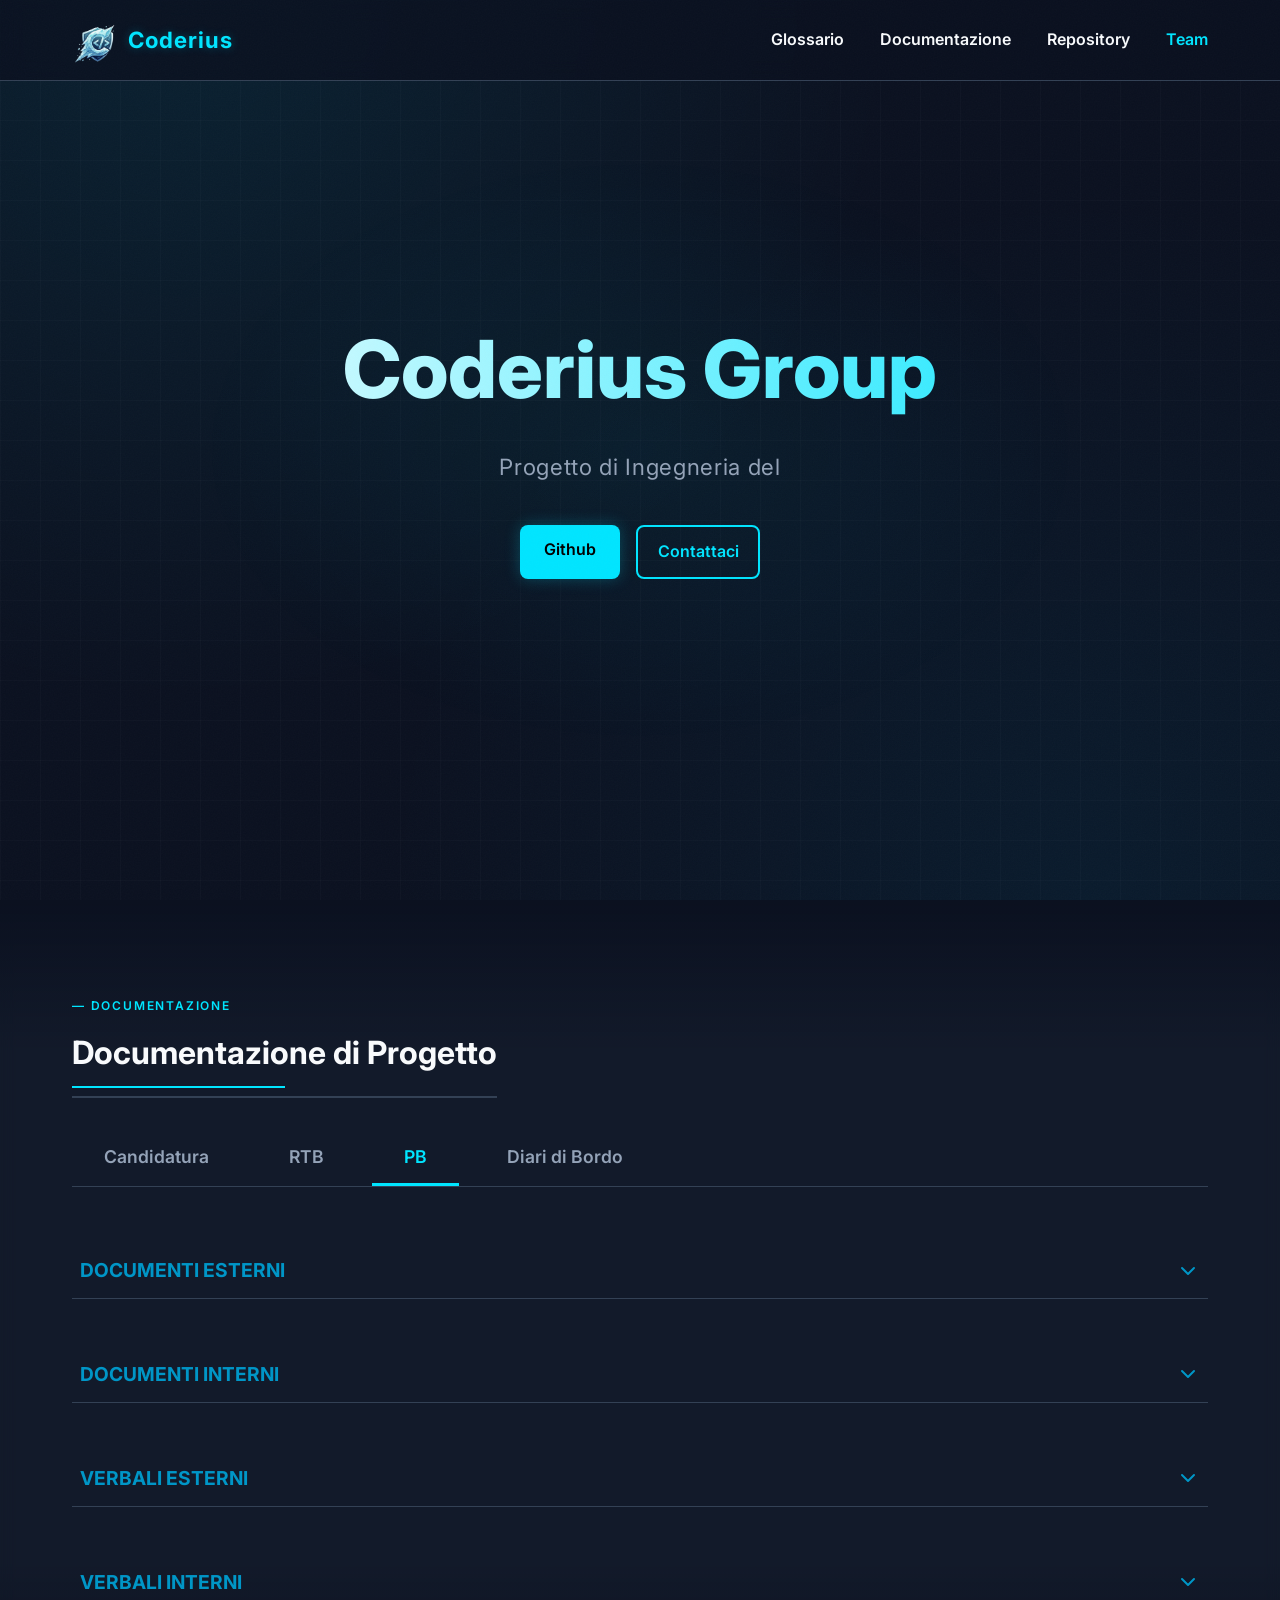
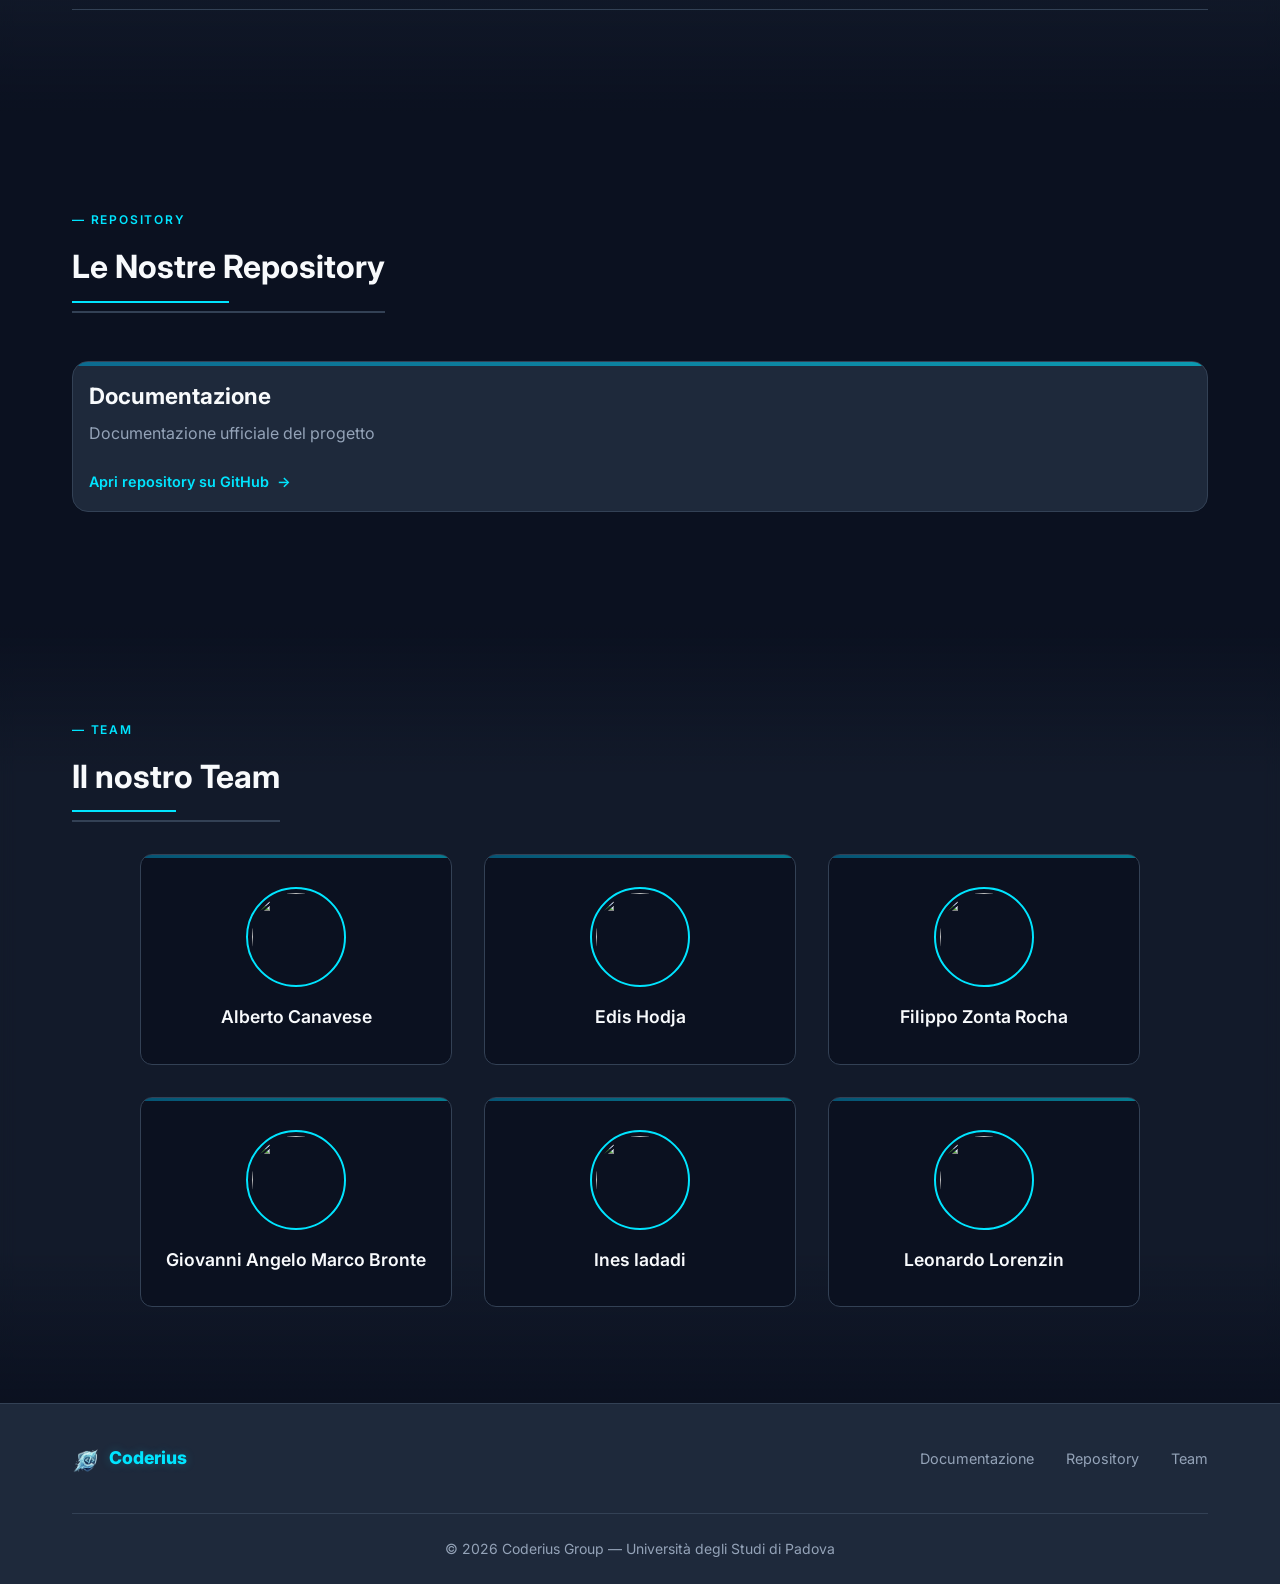
==== commit cd1496b8: "Merge pull request #126 from CoderiusGroup/feature/website Fix (Sito): Aggiunti documenti PB al sito" ====
--- a/website/index.html
+++ b/website/index.html
@@ -143,6 +143,15 @@
                 </div>
                 <div id="rtb" class="tab-content">
                     <div class="doc-grid">
+                                <!-- RTB_PRINCIPALI_START -->
+
+                    <a href="docs/RTB/LetteraPresentazione.pdf" class="doc-card" target="_blank">
+                        <div class="doc-info">
+                            <h5>LetteraPresentazione</h5>
+                            <p>Apri in nuova scheda ↗</p>
+                        </div>
+                    </a>
+<!-- RTB_PRINCIPALI_END -->
                         <details class="doc-accordion">
                             <summary class="doc-group-title">
                                 Documenti Esterni
@@ -150,7 +159,27 @@
                             </summary>
                             <div class="accordion-content">
                                 <!-- RTB_ESTERNI_START -->
-<p style="color: var(--text-secondary); font-style: italic; grid-column: 1 / -1;">Nessun documento presente in questa sezione.</p>
+
+                    <a href="docs/RTB/Documenti/Esterni/Piano_di_Qualifica.pdf" class="doc-card" target="_blank">
+                        <div class="doc-info">
+                            <h5>Piano_di_Qualifica</h5>
+                            <p>Apri in nuova scheda ↗</p>
+                        </div>
+                    </a>
+
+                    <a href="docs/RTB/Documenti/Esterni/Piano_di_Progetto.pdf" class="doc-card" target="_blank">
+                        <div class="doc-info">
+                            <h5>Piano_di_Progetto</h5>
+                            <p>Apri in nuova scheda ↗</p>
+                        </div>
+                    </a>
+
+                    <a href="docs/RTB/Documenti/Esterni/Analisi_dei_Requisiti.pdf" class="doc-card" target="_blank">
+                        <div class="doc-info">
+                            <h5>Analisi_dei_Requisiti</h5>
+                            <p>Apri in nuova scheda ↗</p>
+                        </div>
+                    </a>
 <!-- RTB_ESTERNI_END -->
                             </div>
                         </details>
@@ -162,6 +191,13 @@
                             <div class="accordion-content">
                                 <!-- RTB_INTERNI_START -->
 
+                    <a href="docs/RTB/Documenti/Interni/Norme_di_Progetto.pdf" class="doc-card" target="_blank">
+                        <div class="doc-info">
+                            <h5>Norme_di_Progetto</h5>
+                            <p>Apri in nuova scheda ↗</p>
+                        </div>
+                    </a>
+
                     <a href="docs/RTB/Documenti/Interni/Glossario.pdf" class="doc-card" target="_blank">
                         <div class="doc-info">
                             <h5>Glossario</h5>
@@ -179,6 +215,34 @@
                             <div class="accordion-content">
                                 <!-- RTB_VERBALI_ESTERNI_START -->
 
+                    <a href="docs/RTB/Verbali/Esterni/VerbaleEsterno-2026-06-16_firmato.pdf" class="doc-card" target="_blank">
+                        <div class="doc-info">
+                            <h5>VerbaleEsterno-2026-06-16_firmato</h5>
+                            <p>Apri in nuova scheda ↗</p>
+                        </div>
+                    </a>
+
+                    <a href="docs/RTB/Verbali/Esterni/VerbaleEsterno-2026-06-03_firmato.pdf" class="doc-card" target="_blank">
+                        <div class="doc-info">
+                            <h5>VerbaleEsterno-2026-06-03_firmato</h5>
+                            <p>Apri in nuova scheda ↗</p>
+                        </div>
+                    </a>
+
+                    <a href="docs/RTB/Verbali/Esterni/VerbaleEsterno-2026-05-18_firmato.pdf" class="doc-card" target="_blank">
+                        <div class="doc-info">
+                            <h5>VerbaleEsterno-2026-05-18_firmato</h5>
+                            <p>Apri in nuova scheda ↗</p>
+                        </div>
+                    </a>
+
+                    <a href="docs/RTB/Verbali/Esterni/VerbaleEsterno-2026-05-04_firmato.pdf" class="doc-card" target="_blank">
+                        <div class="doc-info">
+                            <h5>VerbaleEsterno-2026-05-04_firmato</h5>
+                            <p>Apri in nuova scheda ↗</p>
+                        </div>
+                    </a>
+
                     <a href="docs/RTB/Verbali/Esterni/VerbaleEsterno-2026-04-17_firmato.pdf" class="doc-card" target="_blank">
                         <div class="doc-info">
                             <h5>VerbaleEsterno-2026-04-17_firmato</h5>
@@ -202,6 +266,76 @@
                             </summary>
                             <div class="accordion-content">
                                 <!-- RTB_VERBALI_INTERNI_START -->
+
+                    <a href="docs/RTB/Verbali/Interni/VerbaleInterno-2026-07-08.pdf" class="doc-card" target="_blank">
+                        <div class="doc-info">
+                            <h5>VerbaleInterno-2026-07-08</h5>
+                            <p>Apri in nuova scheda ↗</p>
+                        </div>
+                    </a>
+
+                    <a href="docs/RTB/Verbali/Interni/VerbaleInterno-2026-06-26.pdf" class="doc-card" target="_blank">
+                        <div class="doc-info">
+                            <h5>VerbaleInterno-2026-06-26</h5>
+                            <p>Apri in nuova scheda ↗</p>
+                        </div>
+                    </a>
+
+                    <a href="docs/RTB/Verbali/Interni/VerbaleInterno-2026-06-23.pdf" class="doc-card" target="_blank">
+                        <div class="doc-info">
+                            <h5>VerbaleInterno-2026-06-23</h5>
+                            <p>Apri in nuova scheda ↗</p>
+                        </div>
+                    </a>
+
+                    <a href="docs/RTB/Verbali/Interni/VerbaleInterno-2026-06-12.pdf" class="doc-card" target="_blank">
+                        <div class="doc-info">
+                            <h5>VerbaleInterno-2026-06-12</h5>
+                            <p>Apri in nuova scheda ↗</p>
+                        </div>
+                    </a>
+
+                    <a href="docs/RTB/Verbali/Interni/VerbaleInterno-2026-06-08.pdf" class="doc-card" target="_blank">
+                        <div class="doc-info">
+                            <h5>VerbaleInterno-2026-06-08</h5>
+                            <p>Apri in nuova scheda ↗</p>
+                        </div>
+                    </a>
+
+                    <a href="docs/RTB/Verbali/Interni/VerbaleInterno-2026-05-29.pdf" class="doc-card" target="_blank">
+                        <div class="doc-info">
+                            <h5>VerbaleInterno-2026-05-29</h5>
+                            <p>Apri in nuova scheda ↗</p>
+                        </div>
+                    </a>
+
+                    <a href="docs/RTB/Verbali/Interni/VerbaleInterno-2026-05-25.pdf" class="doc-card" target="_blank">
+                        <div class="doc-info">
+                            <h5>VerbaleInterno-2026-05-25</h5>
+                            <p>Apri in nuova scheda ↗</p>
+                        </div>
+                    </a>
+
+                    <a href="docs/RTB/Verbali/Interni/VerbaleInterno-2026-05-18.pdf" class="doc-card" target="_blank">
+                        <div class="doc-info">
+                            <h5>VerbaleInterno-2026-05-18</h5>
+                            <p>Apri in nuova scheda ↗</p>
+                        </div>
+                    </a>
+
+                    <a href="docs/RTB/Verbali/Interni/VerbaleInterno-2026-05-13.pdf" class="doc-card" target="_blank">
+                        <div class="doc-info">
+                            <h5>VerbaleInterno-2026-05-13</h5>
+                            <p>Apri in nuova scheda ↗</p>
+                        </div>
+                    </a>
+
+                    <a href="docs/RTB/Verbali/Interni/VerbaleInterno-2026-05-04.pdf" class="doc-card" target="_blank">
+                        <div class="doc-info">
+                            <h5>VerbaleInterno-2026-05-04</h5>
+                            <p>Apri in nuova scheda ↗</p>
+                        </div>
+                    </a>
 
                     <a href="docs/RTB/Verbali/Interni/VerbaleInterno-2026-04-21.pdf" class="doc-card" target="_blank">
                         <div class="doc-info">
@@ -238,7 +372,41 @@
                             </summary>
                             <div class="accordion-content">
                                 <!-- DIARIO_BORDO_START -->
-<p style="color: var(--text-secondary); font-style: italic; grid-column: 1 / -1;">Nessun documento presente in questa sezione.</p>
+
+                    <a href="docs/DiariDiBordo/DdB-5.pdf" class="doc-card" target="_blank">
+                        <div class="doc-info">
+                            <h5>DdB-5</h5>
+                            <p>Apri in nuova scheda ↗</p>
+                        </div>
+                    </a>
+
+                    <a href="docs/DiariDiBordo/DdB-4.pdf" class="doc-card" target="_blank">
+                        <div class="doc-info">
+                            <h5>DdB-4</h5>
+                            <p>Apri in nuova scheda ↗</p>
+                        </div>
+                    </a>
+
+                    <a href="docs/DiariDiBordo/DdB-3.pdf" class="doc-card" target="_blank">
+                        <div class="doc-info">
+                            <h5>DdB-3</h5>
+                            <p>Apri in nuova scheda ↗</p>
+                        </div>
+                    </a>
+
+                    <a href="docs/DiariDiBordo/DdB-2.pdf" class="doc-card" target="_blank">
+                        <div class="doc-info">
+                            <h5>DdB-2</h5>
+                            <p>Apri in nuova scheda ↗</p>
+                        </div>
+                    </a>
+
+                    <a href="docs/DiariDiBordo/DdB-1.pdf" class="doc-card" target="_blank">
+                        <div class="doc-info">
+                            <h5>DdB-1</h5>
+                            <p>Apri in nuova scheda ↗</p>
+                        </div>
+                    </a>
 <!-- DIARIO_BORDO_END -->
                             </div>
                         </details>
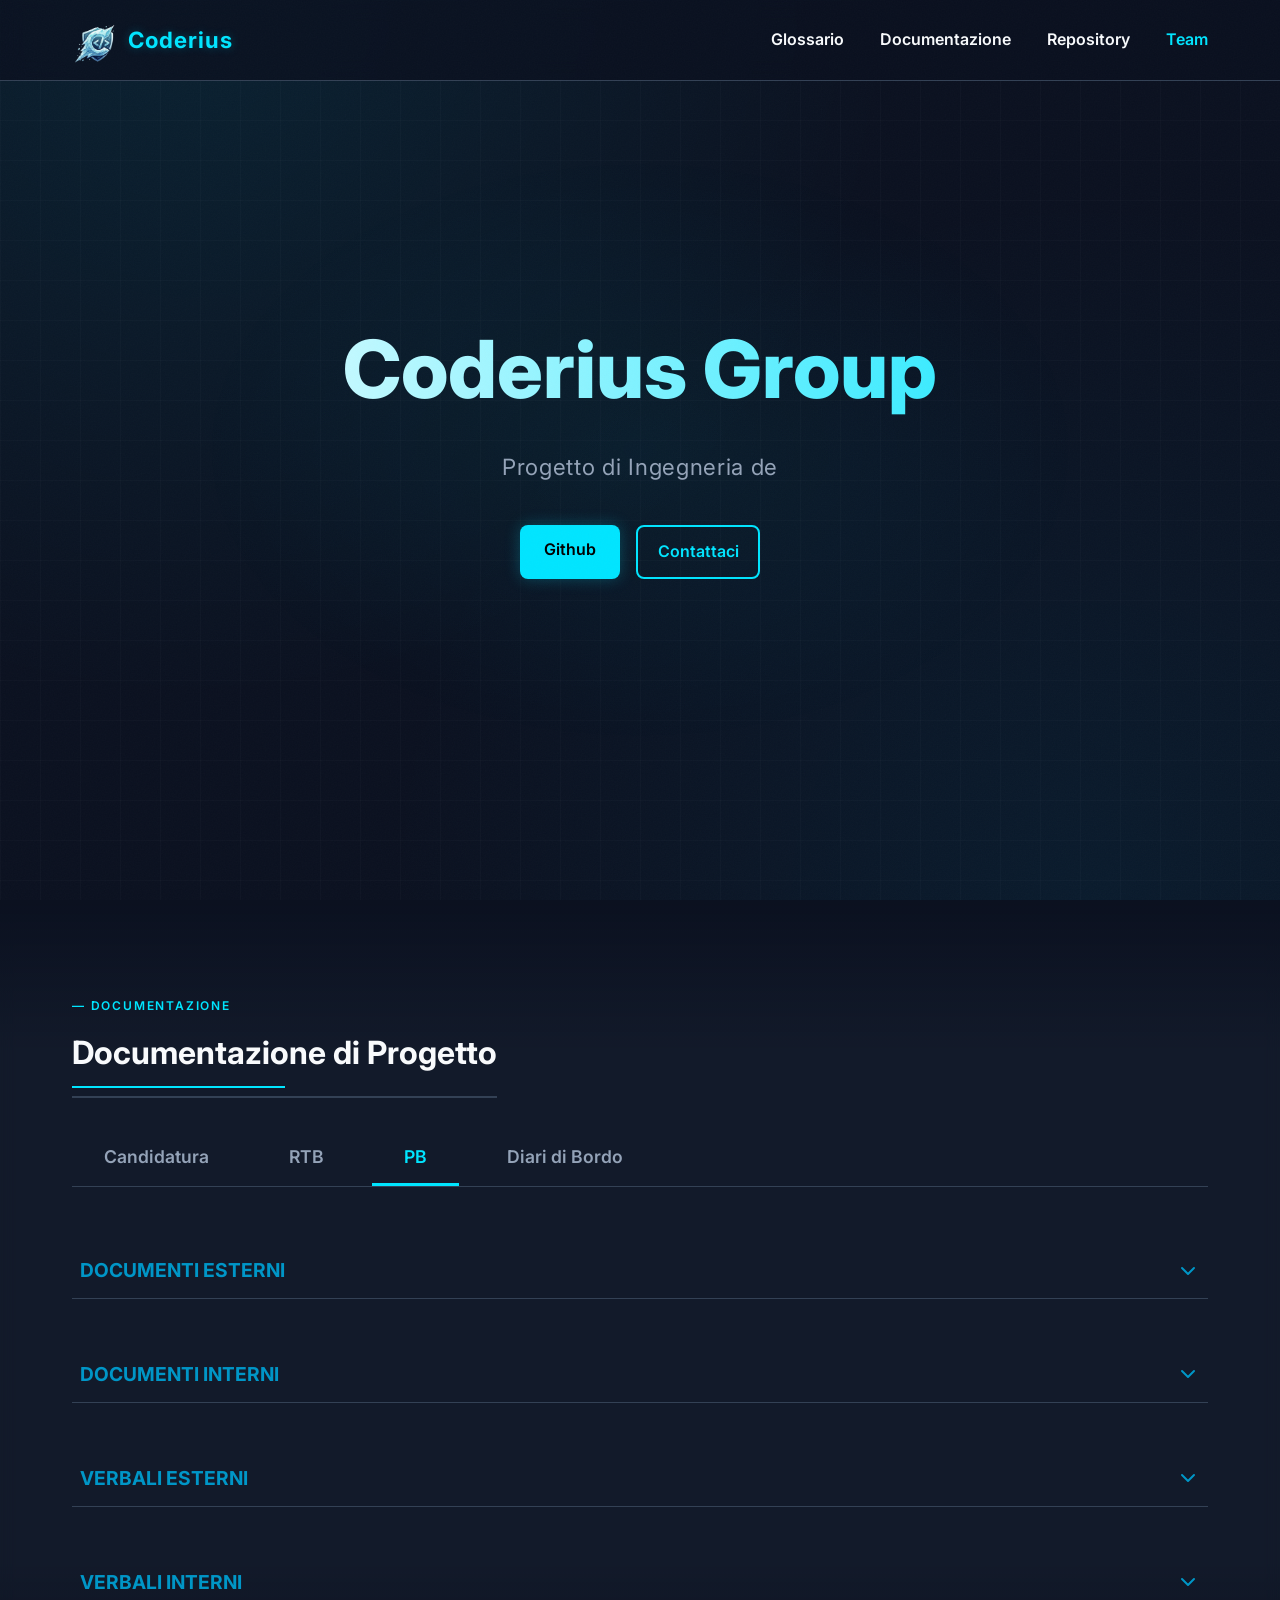
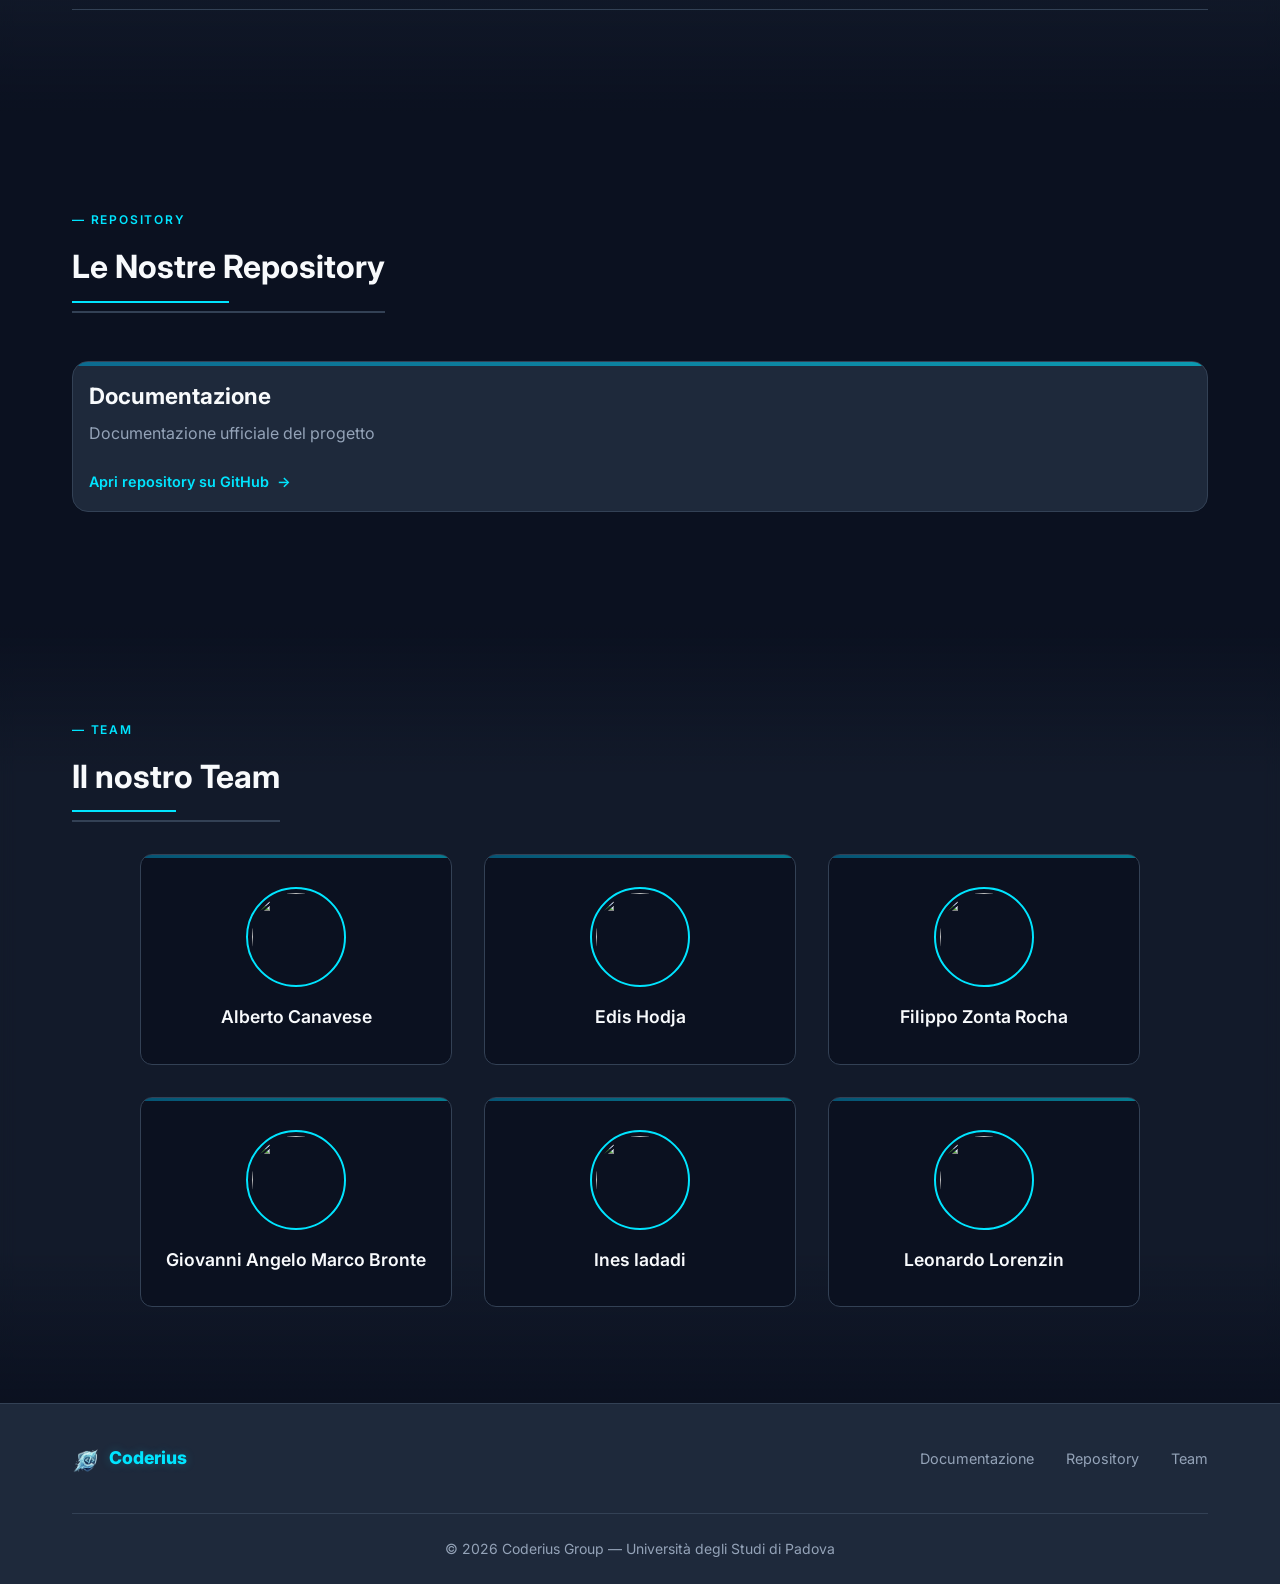
==== commit 6c940358: "Merge pull request #132 from CoderiusGroup/develop Release (main): Documentazione aggiornata" ====
--- a/website/index.html
+++ b/website/index.html
@@ -144,6 +144,20 @@
                 <div id="rtb" class="tab-content">
                     <div class="doc-grid">
                                 <!-- RTB_PRINCIPALI_START -->
+
+                    <a href="docs/RTB/Presentazione_RTB.pdf" class="doc-card" target="_blank">
+                        <div class="doc-info">
+                            <h5>Presentazione_RTB</h5>
+                            <p>Apri in nuova scheda ↗</p>
+                        </div>
+                    </a>
+
+                    <a href="docs/RTB/Presentazione_PoC.pdf" class="doc-card" target="_blank">
+                        <div class="doc-info">
+                            <h5>Presentazione_PoC</h5>
+                            <p>Apri in nuova scheda ↗</p>
+                        </div>
+                    </a>
 
                     <a href="docs/RTB/LetteraPresentazione.pdf" class="doc-card" target="_blank">
                         <div class="doc-info">
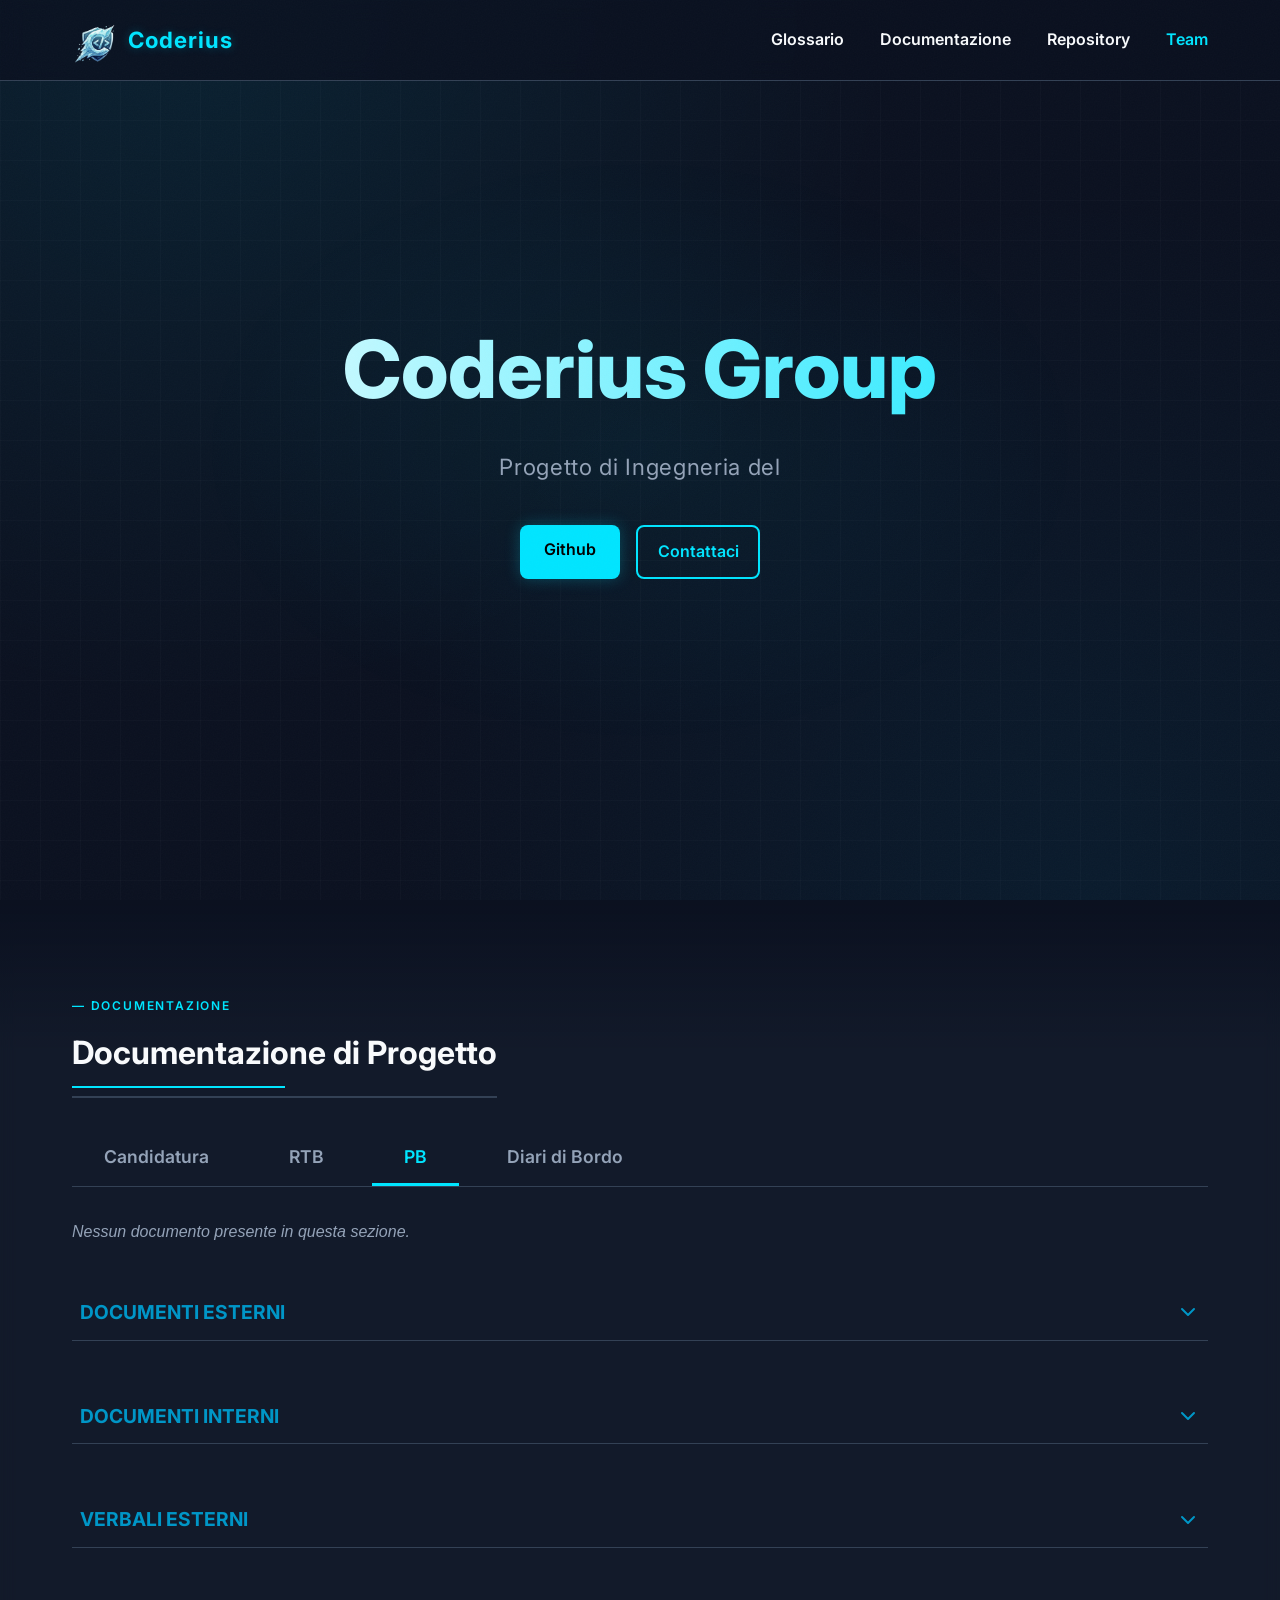
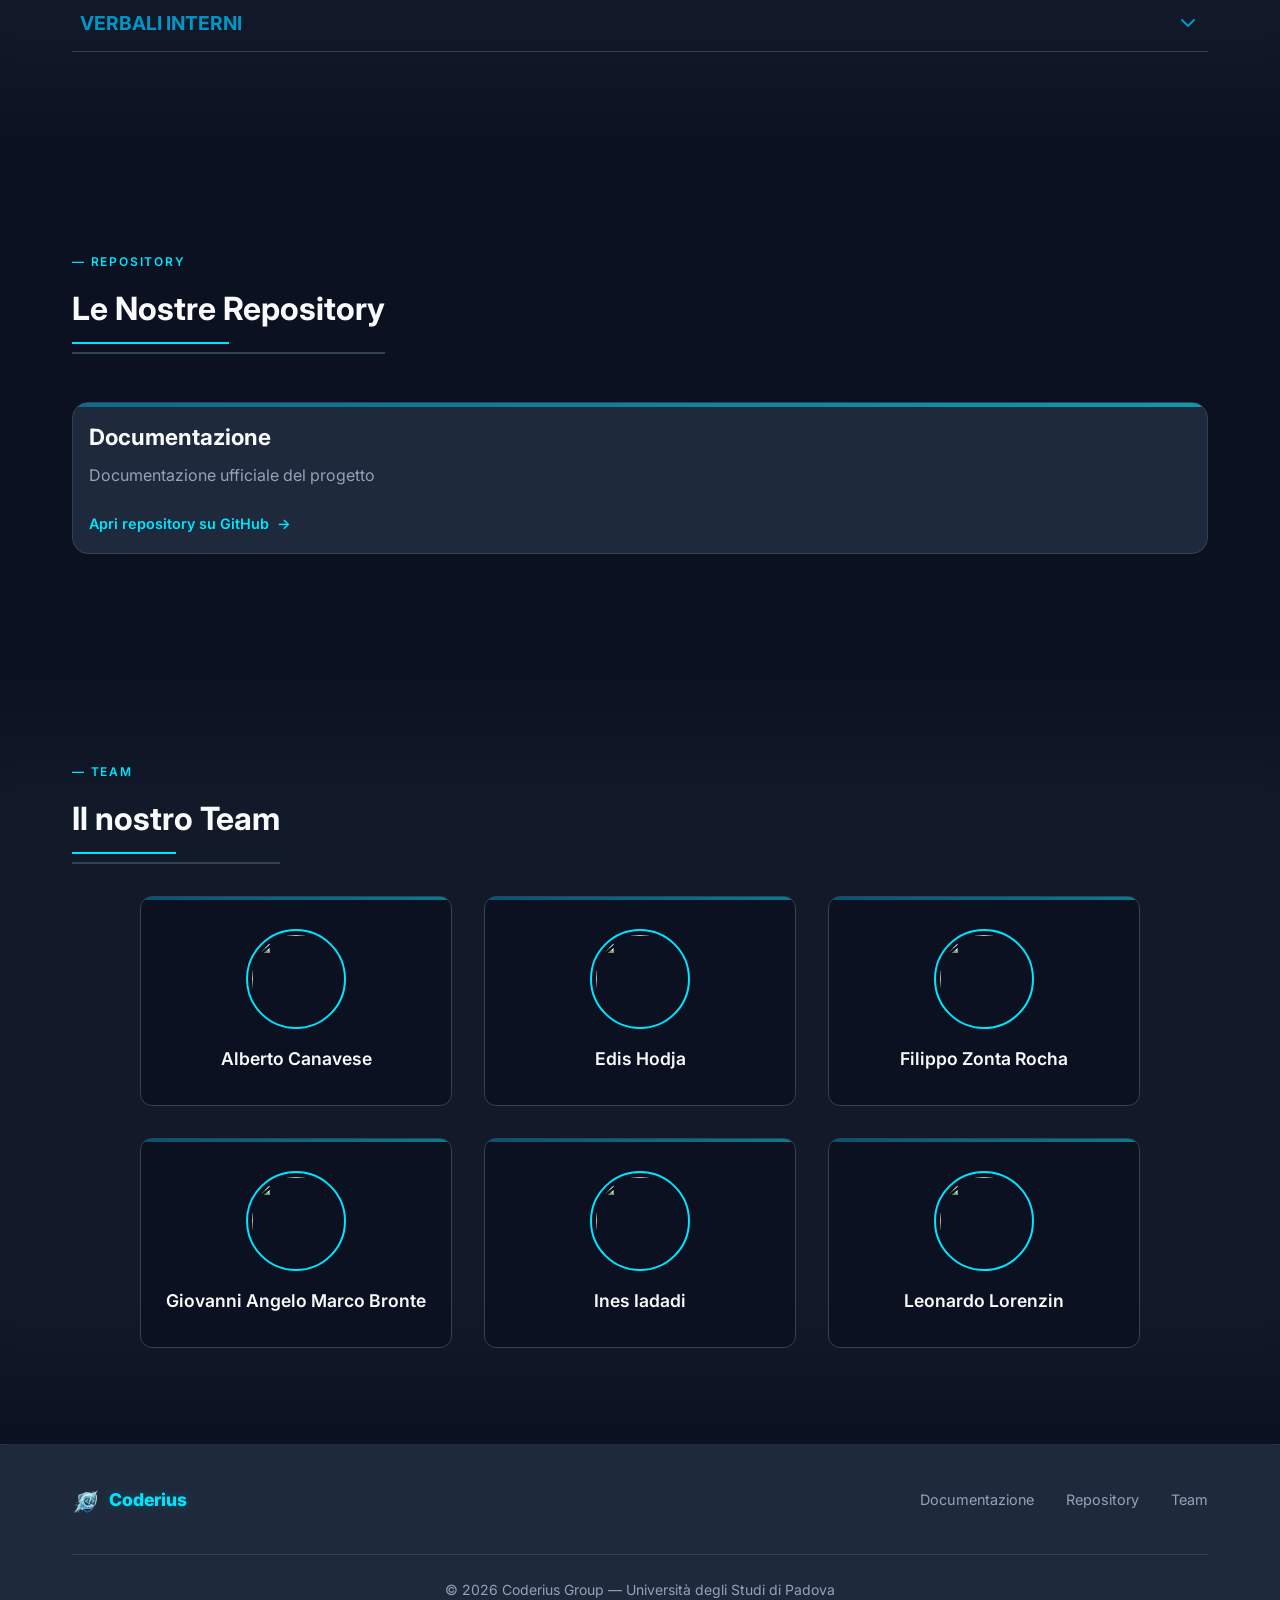
==== commit 5132cfcc: "auto: aggiornato index e glossario [skip ci]" ====
--- a/website/index.html
+++ b/website/index.html
@@ -430,6 +430,7 @@
                 <div id="pb" class="tab-content active">
                     <div class="doc-grid">
                                 <!-- PB_PRINCIPALI_START -->
+<p style="color: var(--text-secondary); font-style: italic; grid-column: 1 / -1;">Nessun documento presente in questa sezione.</p>
 <!-- PB_PRINCIPALI_END -->
                         <details class="doc-accordion">
                             <summary class="doc-group-title">
@@ -438,6 +439,34 @@
                             </summary>
                             <div class="accordion-content">
                                 <!-- PB_ESTERNI_START -->
+
+                    <a href="docs/PB/Documenti/Esterni/Specifica_Tecnica.pdf" class="doc-card" target="_blank">
+                        <div class="doc-info">
+                            <h5>Specifica_Tecnica</h5>
+                            <p>Apri in nuova scheda ↗</p>
+                        </div>
+                    </a>
+
+                    <a href="docs/PB/Documenti/Esterni/Piano_di_Qualifica.pdf" class="doc-card" target="_blank">
+                        <div class="doc-info">
+                            <h5>Piano_di_Qualifica</h5>
+                            <p>Apri in nuova scheda ↗</p>
+                        </div>
+                    </a>
+
+                    <a href="docs/PB/Documenti/Esterni/Piano_di_Progetto.pdf" class="doc-card" target="_blank">
+                        <div class="doc-info">
+                            <h5>Piano_di_Progetto</h5>
+                            <p>Apri in nuova scheda ↗</p>
+                        </div>
+                    </a>
+
+                    <a href="docs/PB/Documenti/Esterni/Analisi_dei_Requisiti.pdf" class="doc-card" target="_blank">
+                        <div class="doc-info">
+                            <h5>Analisi_dei_Requisiti</h5>
+                            <p>Apri in nuova scheda ↗</p>
+                        </div>
+                    </a>
 <!-- PB_ESTERNI_END -->
                             </div>
                         </details>
@@ -449,6 +478,13 @@
                             </summary>
                             <div class="accordion-content">
                                 <!-- PB_INTERNI_START -->
+
+                    <a href="docs/PB/Documenti/Interni/Norme_di_Progetto.pdf" class="doc-card" target="_blank">
+                        <div class="doc-info">
+                            <h5>Norme_di_Progetto</h5>
+                            <p>Apri in nuova scheda ↗</p>
+                        </div>
+                    </a>
 <!-- PB_INTERNI_END -->
                             </div>
                         </details>
@@ -460,6 +496,7 @@
                             </summary>
                             <div class="accordion-content">
                                 <!-- PB_VERBALI_ESTERNI_START -->
+<p style="color: var(--text-secondary); font-style: italic; grid-column: 1 / -1;">Nessun documento presente in questa sezione.</p>
 <!-- PB_VERBALI_ESTERNI_END -->
                             </div>
                         </details>
@@ -471,6 +508,55 @@
                             </summary>
                             <div class="accordion-content">
                                 <!-- PB_VERBALI_INTERNI_START -->
+
+                    <a href="docs/PB/Verbali/Interni/VerbaleInterno-2026-08-31.pdf" class="doc-card" target="_blank">
+                        <div class="doc-info">
+                            <h5>VerbaleInterno-2026-08-31</h5>
+                            <p>Apri in nuova scheda ↗</p>
+                        </div>
+                    </a>
+
+                    <a href="docs/PB/Verbali/Interni/VerbaleInterno-2026-08-24.pdf" class="doc-card" target="_blank">
+                        <div class="doc-info">
+                            <h5>VerbaleInterno-2026-08-24</h5>
+                            <p>Apri in nuova scheda ↗</p>
+                        </div>
+                    </a>
+
+                    <a href="docs/PB/Verbali/Interni/VerbaleInterno-2026-08-18.pdf" class="doc-card" target="_blank">
+                        <div class="doc-info">
+                            <h5>VerbaleInterno-2026-08-18</h5>
+                            <p>Apri in nuova scheda ↗</p>
+                        </div>
+                    </a>
+
+                    <a href="docs/PB/Verbali/Interni/VerbaleInterno-2026-08-10.pdf" class="doc-card" target="_blank">
+                        <div class="doc-info">
+                            <h5>VerbaleInterno-2026-08-10</h5>
+                            <p>Apri in nuova scheda ↗</p>
+                        </div>
+                    </a>
+
+                    <a href="docs/PB/Verbali/Interni/VerbaleInterno-2026-08-03.pdf" class="doc-card" target="_blank">
+                        <div class="doc-info">
+                            <h5>VerbaleInterno-2026-08-03</h5>
+                            <p>Apri in nuova scheda ↗</p>
+                        </div>
+                    </a>
+
+                    <a href="docs/PB/Verbali/Interni/VerbaleInterno-2026-07-27.pdf" class="doc-card" target="_blank">
+                        <div class="doc-info">
+                            <h5>VerbaleInterno-2026-07-27</h5>
+                            <p>Apri in nuova scheda ↗</p>
+                        </div>
+                    </a>
+
+                    <a href="docs/PB/Verbali/Interni/VerbaleInterno-2026-07-13.pdf" class="doc-card" target="_blank">
+                        <div class="doc-info">
+                            <h5>VerbaleInterno-2026-07-13</h5>
+                            <p>Apri in nuova scheda ↗</p>
+                        </div>
+                    </a>
 <!-- PB_VERBALI_INTERNI_END -->
                             </div>
                         </details>
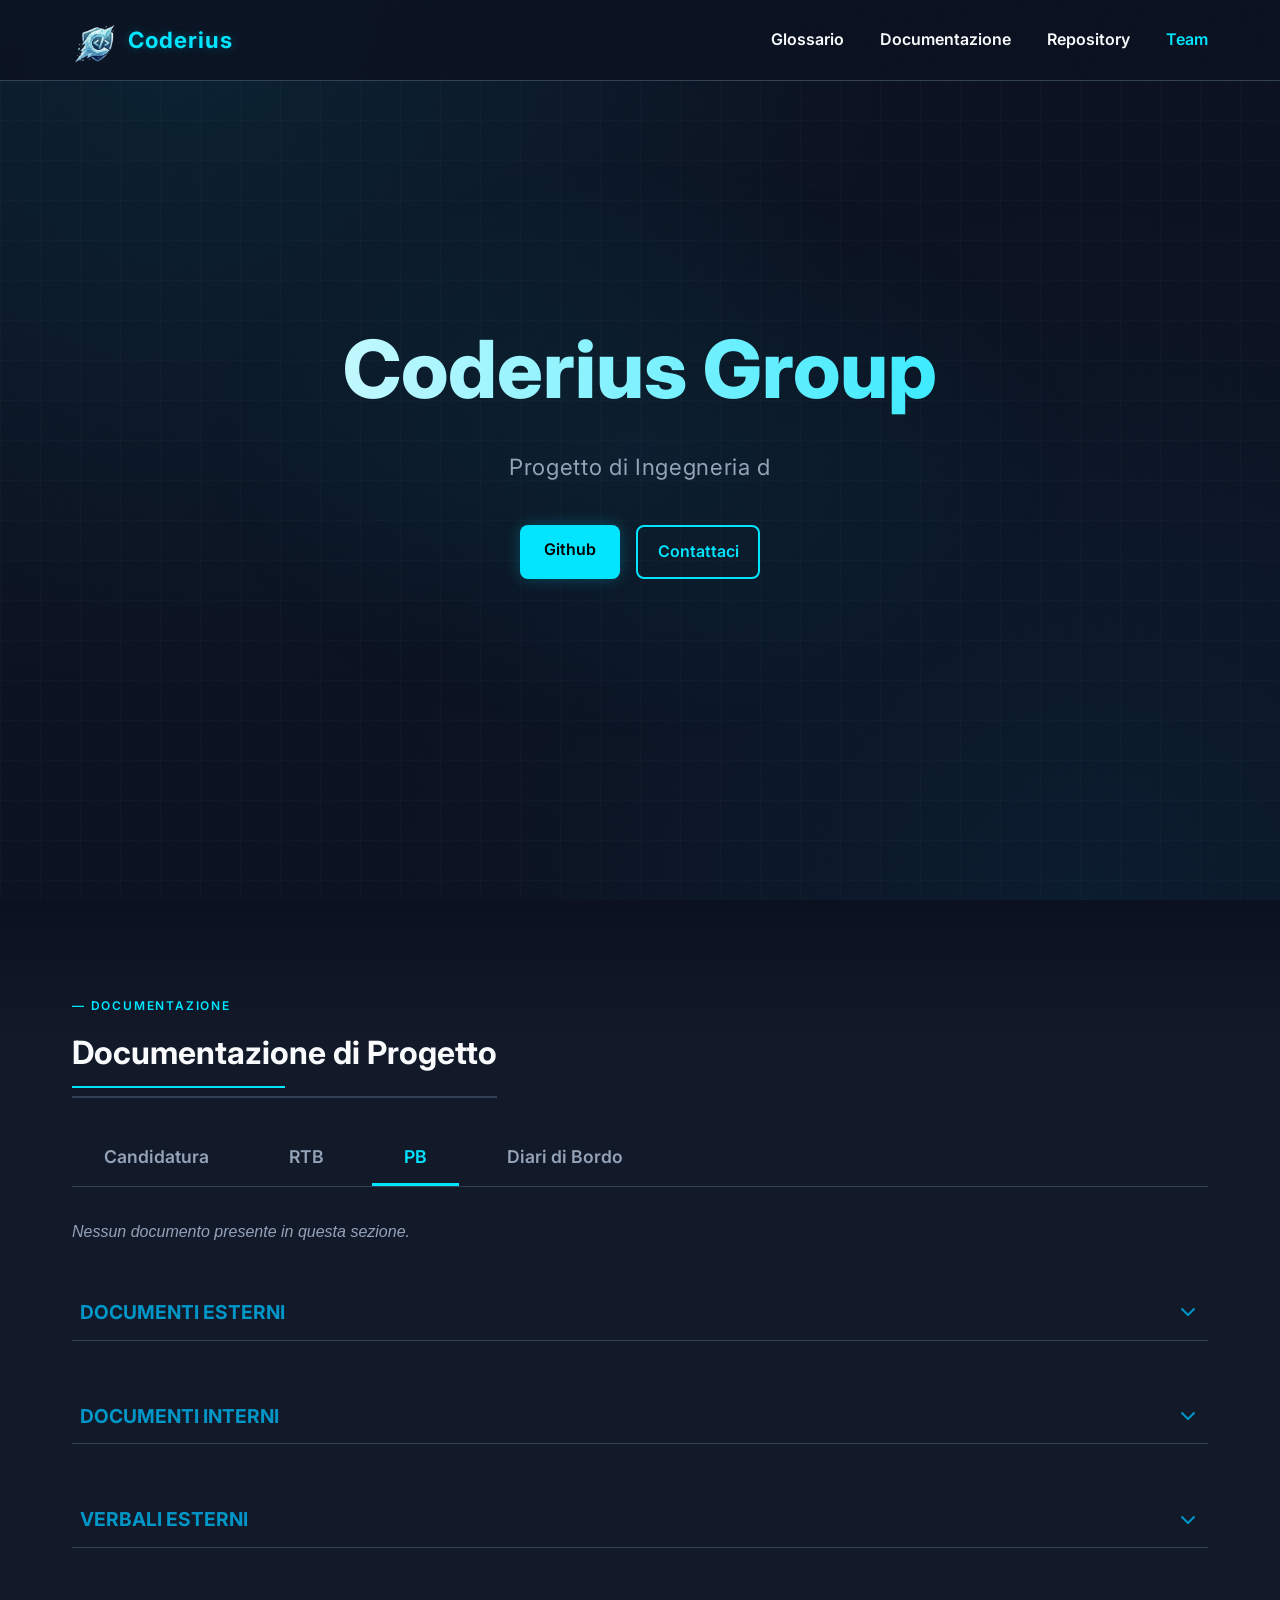
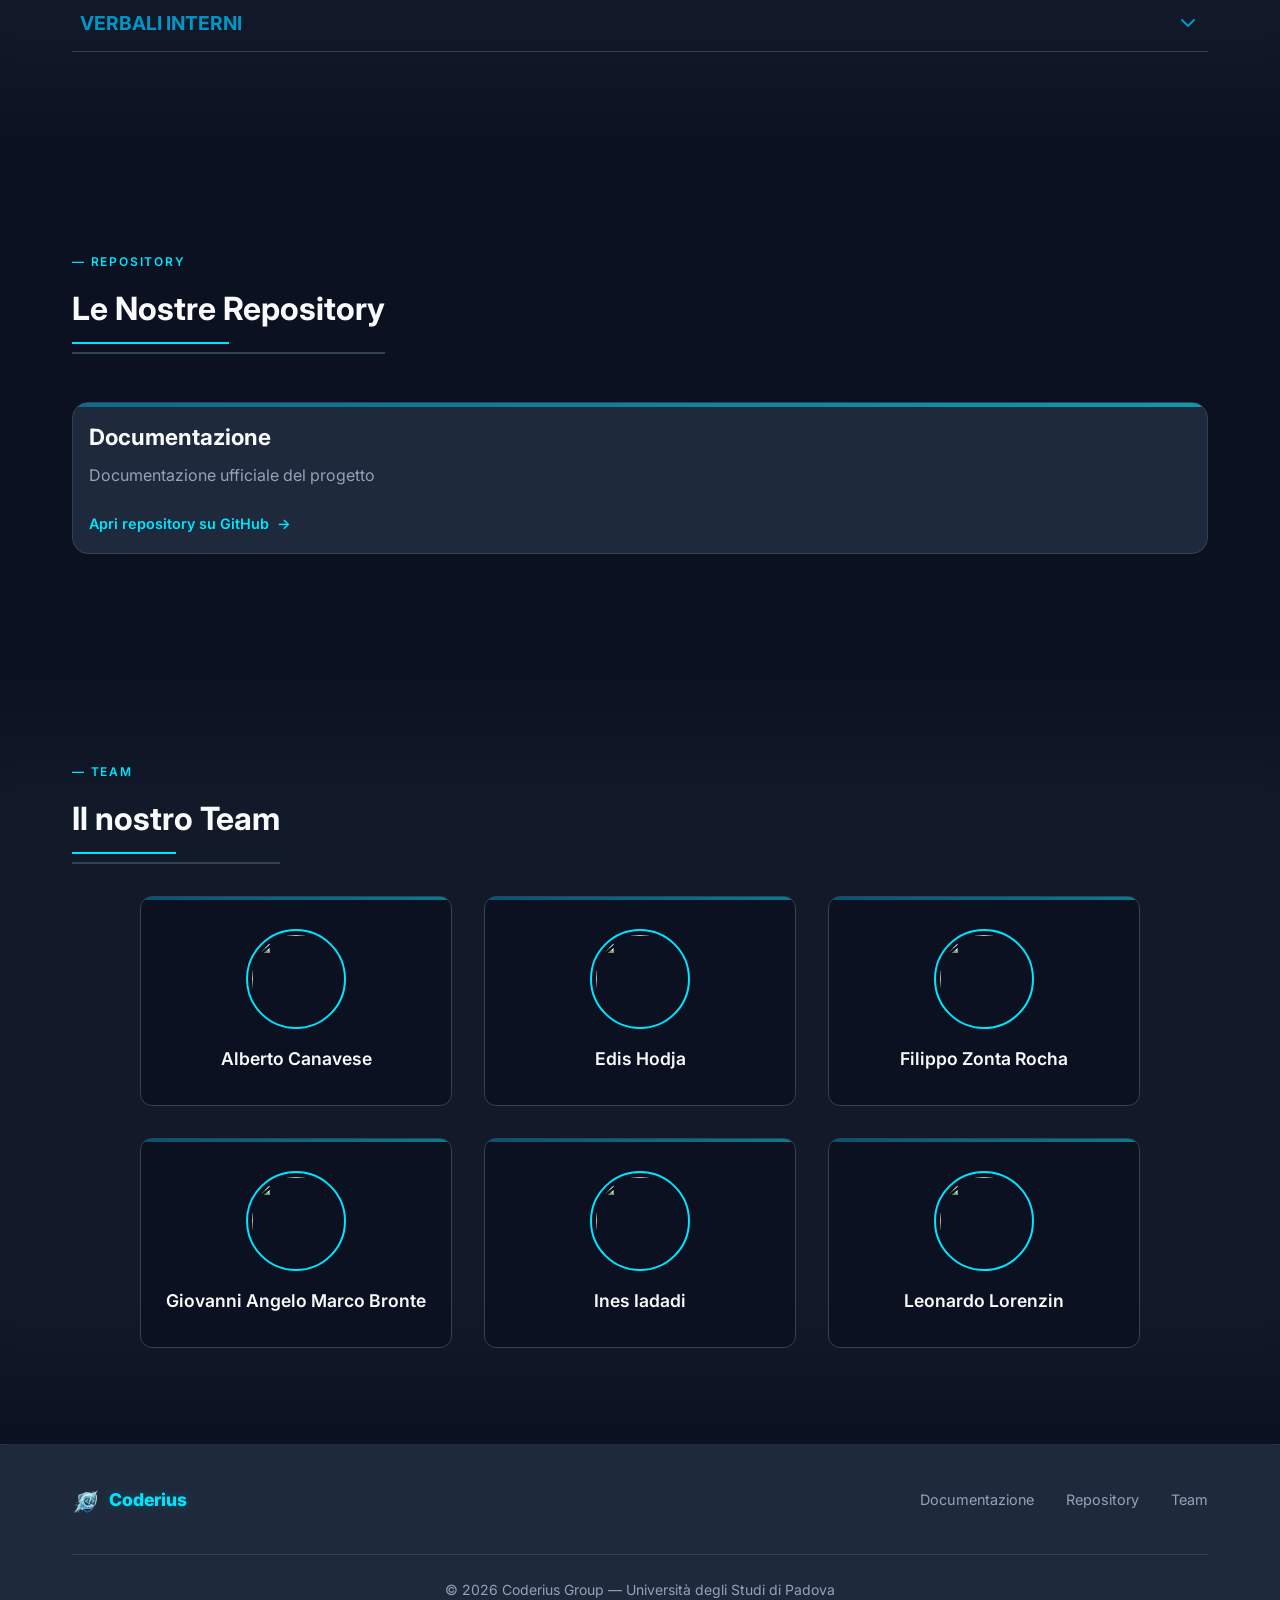
==== commit 176946f5: "auto: aggiornato index e glossario [skip ci]" ====
--- a/website/index.html
+++ b/website/index.html
@@ -496,7 +496,27 @@
                             </summary>
                             <div class="accordion-content">
                                 <!-- PB_VERBALI_ESTERNI_START -->
-<p style="color: var(--text-secondary); font-style: italic; grid-column: 1 / -1;">Nessun documento presente in questa sezione.</p>
+
+                    <a href="docs/PB/Verbali/Esterni/VerbaleEsterno-2026-09-04-firmato.pdf" class="doc-card" target="_blank">
+                        <div class="doc-info">
+                            <h5>VerbaleEsterno-2026-09-04-firmato</h5>
+                            <p>Apri in nuova scheda ↗</p>
+                        </div>
+                    </a>
+
+                    <a href="docs/PB/Verbali/Esterni/VerbaleEsterno-2026-08-21-firmato.pdf" class="doc-card" target="_blank">
+                        <div class="doc-info">
+                            <h5>VerbaleEsterno-2026-08-21-firmato</h5>
+                            <p>Apri in nuova scheda ↗</p>
+                        </div>
+                    </a>
+
+                    <a href="docs/PB/Verbali/Esterni/VerbaleEsterno-2026-07-28-firmato.pdf" class="doc-card" target="_blank">
+                        <div class="doc-info">
+                            <h5>VerbaleEsterno-2026-07-28-firmato</h5>
+                            <p>Apri in nuova scheda ↗</p>
+                        </div>
+                    </a>
 <!-- PB_VERBALI_ESTERNI_END -->
                             </div>
                         </details>
@@ -508,6 +528,13 @@
                             </summary>
                             <div class="accordion-content">
                                 <!-- PB_VERBALI_INTERNI_START -->
+
+                    <a href="docs/PB/Verbali/Interni/VerbaleInterno-2026-09-08.pdf" class="doc-card" target="_blank">
+                        <div class="doc-info">
+                            <h5>VerbaleInterno-2026-09-08</h5>
+                            <p>Apri in nuova scheda ↗</p>
+                        </div>
+                    </a>
 
                     <a href="docs/PB/Verbali/Interni/VerbaleInterno-2026-08-31.pdf" class="doc-card" target="_blank">
                         <div class="doc-info">
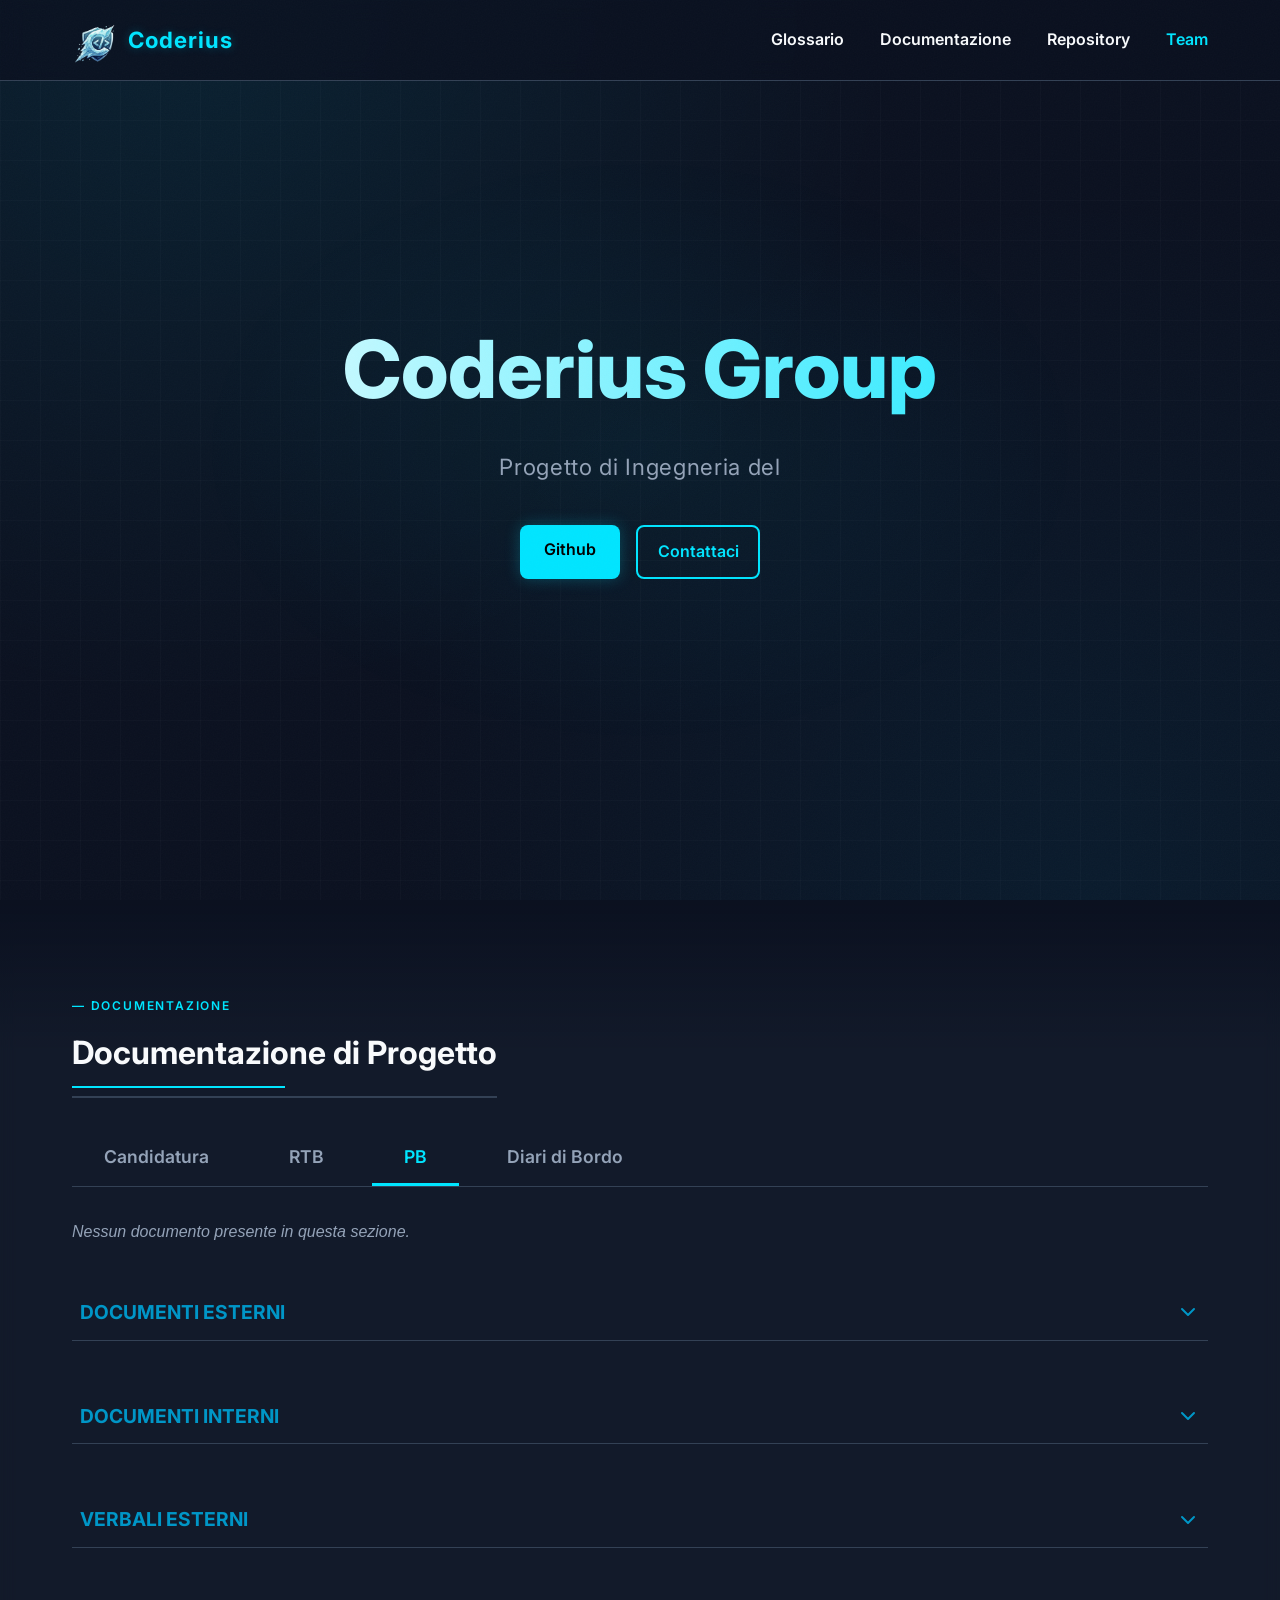
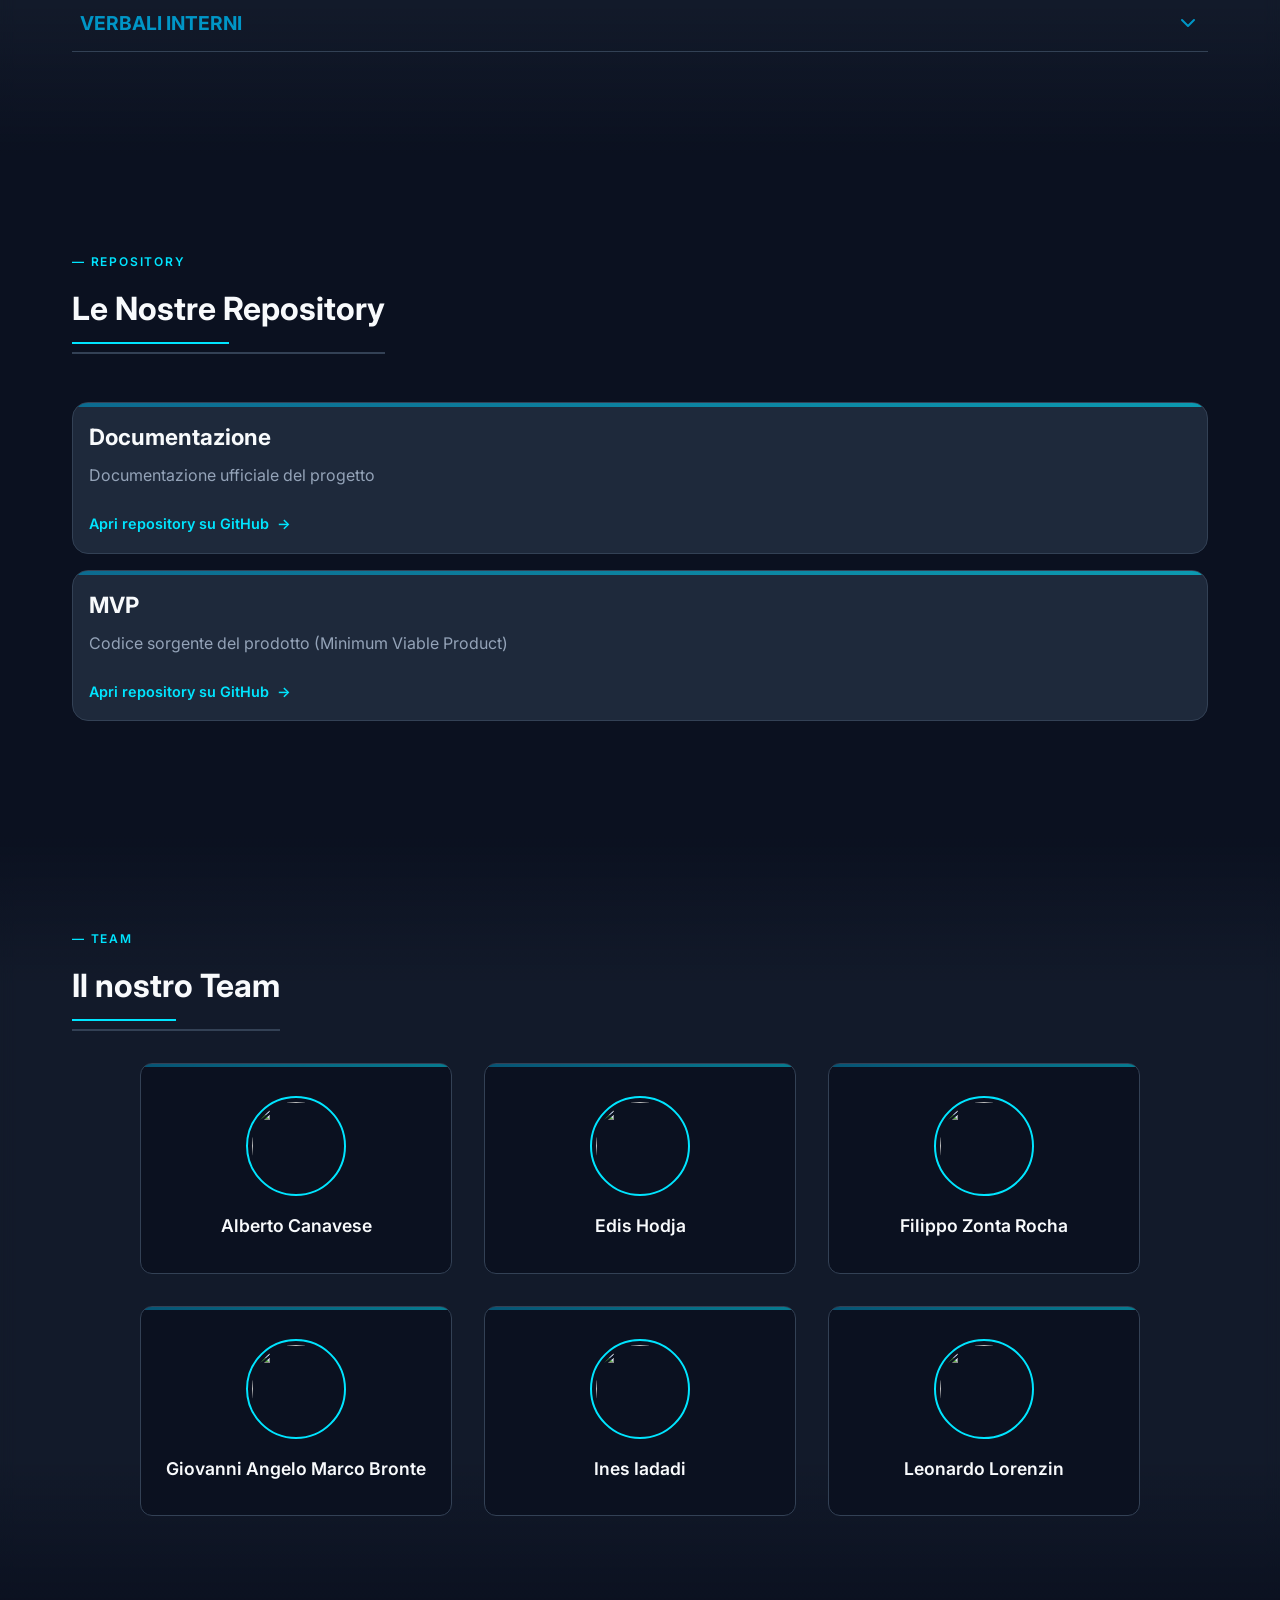
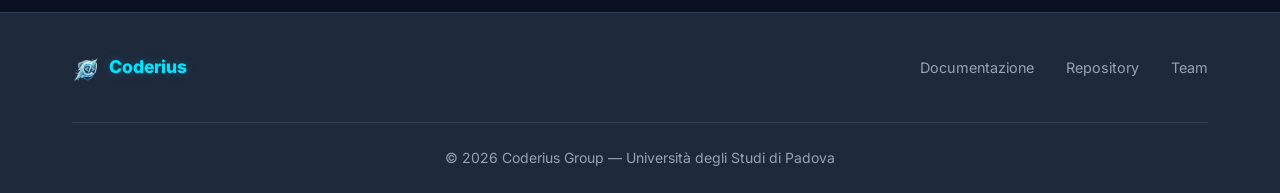
==== commit e0bb4a92: "add: aggiunto collegamento alla repo MVP" ====
--- a/website/index.html
+++ b/website/index.html
@@ -600,6 +600,13 @@
                         <div class="repo-info">
                             <h3>Documentazione</h3>
                             <p>Documentazione ufficiale del progetto</p>
+                            <span class="repo-action">Apri repository su GitHub</span>
+                        </div>
+                    </a>
+                    <a href="https://github.com/CoderiusGroup/MVP" class="repo-card" target="_blank" rel="noopener">
+                        <div class="repo-info">
+                            <h3>MVP</h3>
+                            <p>Codice sorgente del prodotto (Minimum Viable Product)</p>
                             <span class="repo-action">Apri repository su GitHub</span>
                         </div>
                     </a>
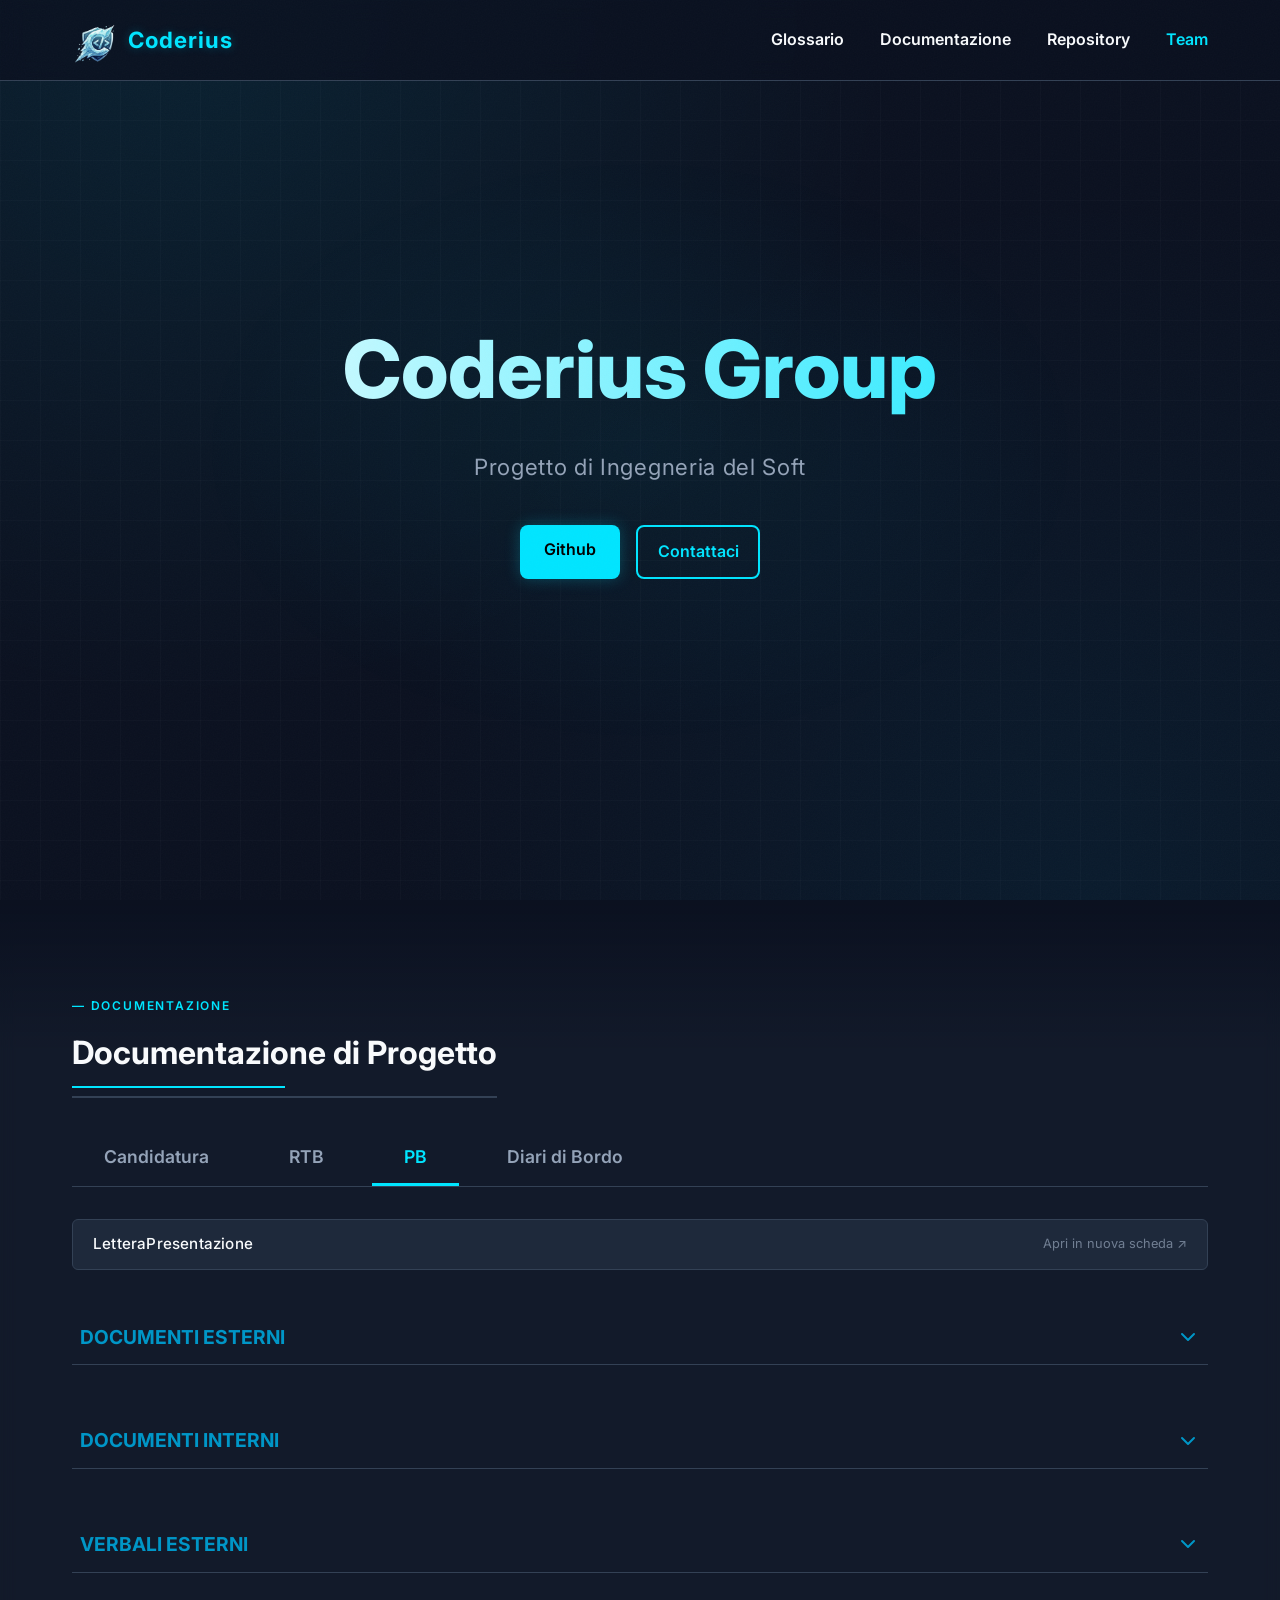
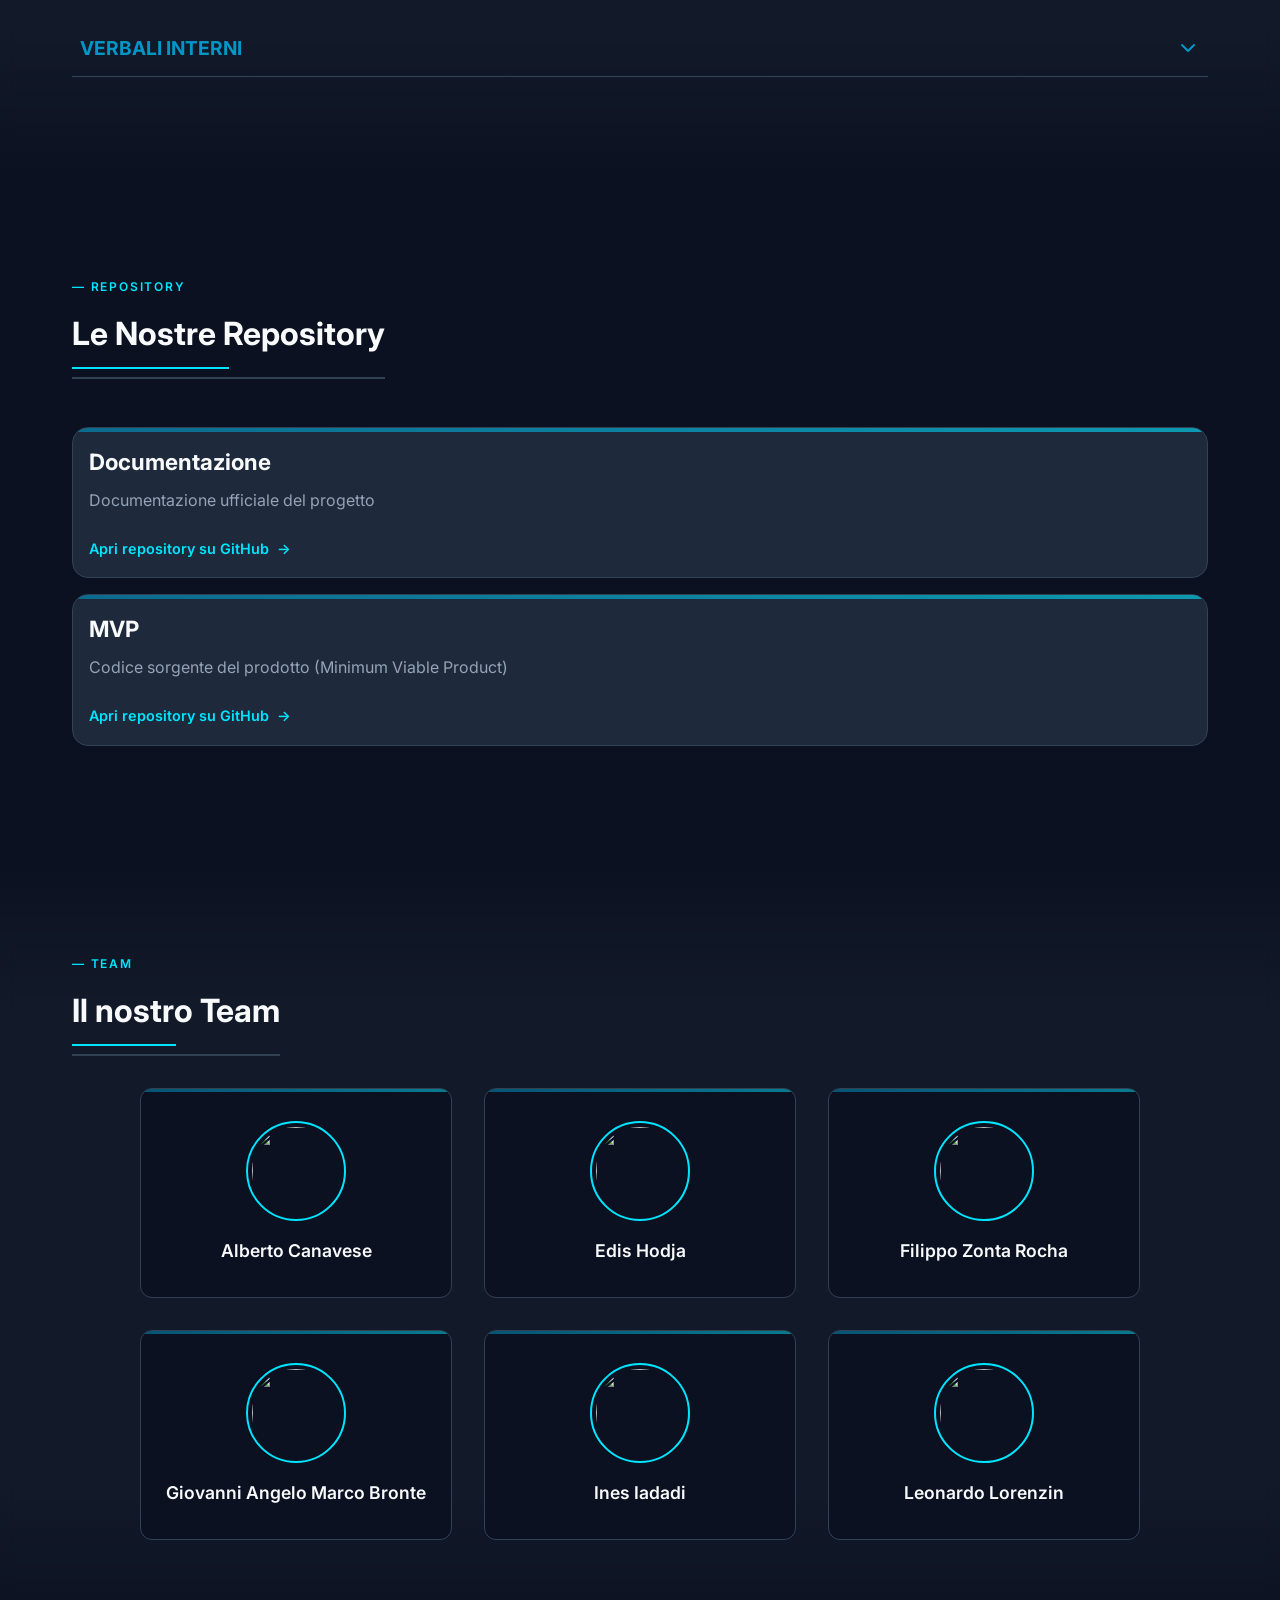
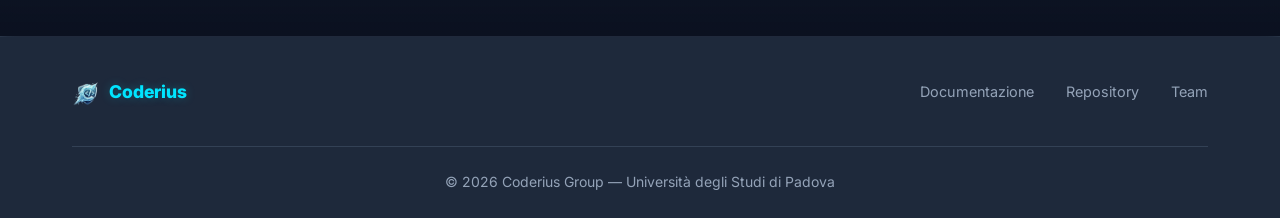
==== commit e2566e27: "auto: aggiornato index e glossario [skip ci]" ====
--- a/website/index.html
+++ b/website/index.html
@@ -430,7 +430,13 @@
                 <div id="pb" class="tab-content active">
                     <div class="doc-grid">
                                 <!-- PB_PRINCIPALI_START -->
-<p style="color: var(--text-secondary); font-style: italic; grid-column: 1 / -1;">Nessun documento presente in questa sezione.</p>
+
+                    <a href="docs/PB/LetteraPresentazione.pdf" class="doc-card" target="_blank">
+                        <div class="doc-info">
+                            <h5>LetteraPresentazione</h5>
+                            <p>Apri in nuova scheda ↗</p>
+                        </div>
+                    </a>
 <!-- PB_PRINCIPALI_END -->
                         <details class="doc-accordion">
                             <summary class="doc-group-title">
@@ -461,6 +467,13 @@
                         </div>
                     </a>
 
+                    <a href="docs/PB/Documenti/Esterni/Manuale_Utente.pdf" class="doc-card" target="_blank">
+                        <div class="doc-info">
+                            <h5>Manuale_Utente</h5>
+                            <p>Apri in nuova scheda ↗</p>
+                        </div>
+                    </a>
+
                     <a href="docs/PB/Documenti/Esterni/Analisi_dei_Requisiti.pdf" class="doc-card" target="_blank">
                         <div class="doc-info">
                             <h5>Analisi_dei_Requisiti</h5>
@@ -482,6 +495,13 @@
                     <a href="docs/PB/Documenti/Interni/Norme_di_Progetto.pdf" class="doc-card" target="_blank">
                         <div class="doc-info">
                             <h5>Norme_di_Progetto</h5>
+                            <p>Apri in nuova scheda ↗</p>
+                        </div>
+                    </a>
+
+                    <a href="docs/PB/Documenti/Interni/Glossario.pdf" class="doc-card" target="_blank">
+                        <div class="doc-info">
+                            <h5>Glossario</h5>
                             <p>Apri in nuova scheda ↗</p>
                         </div>
                     </a>
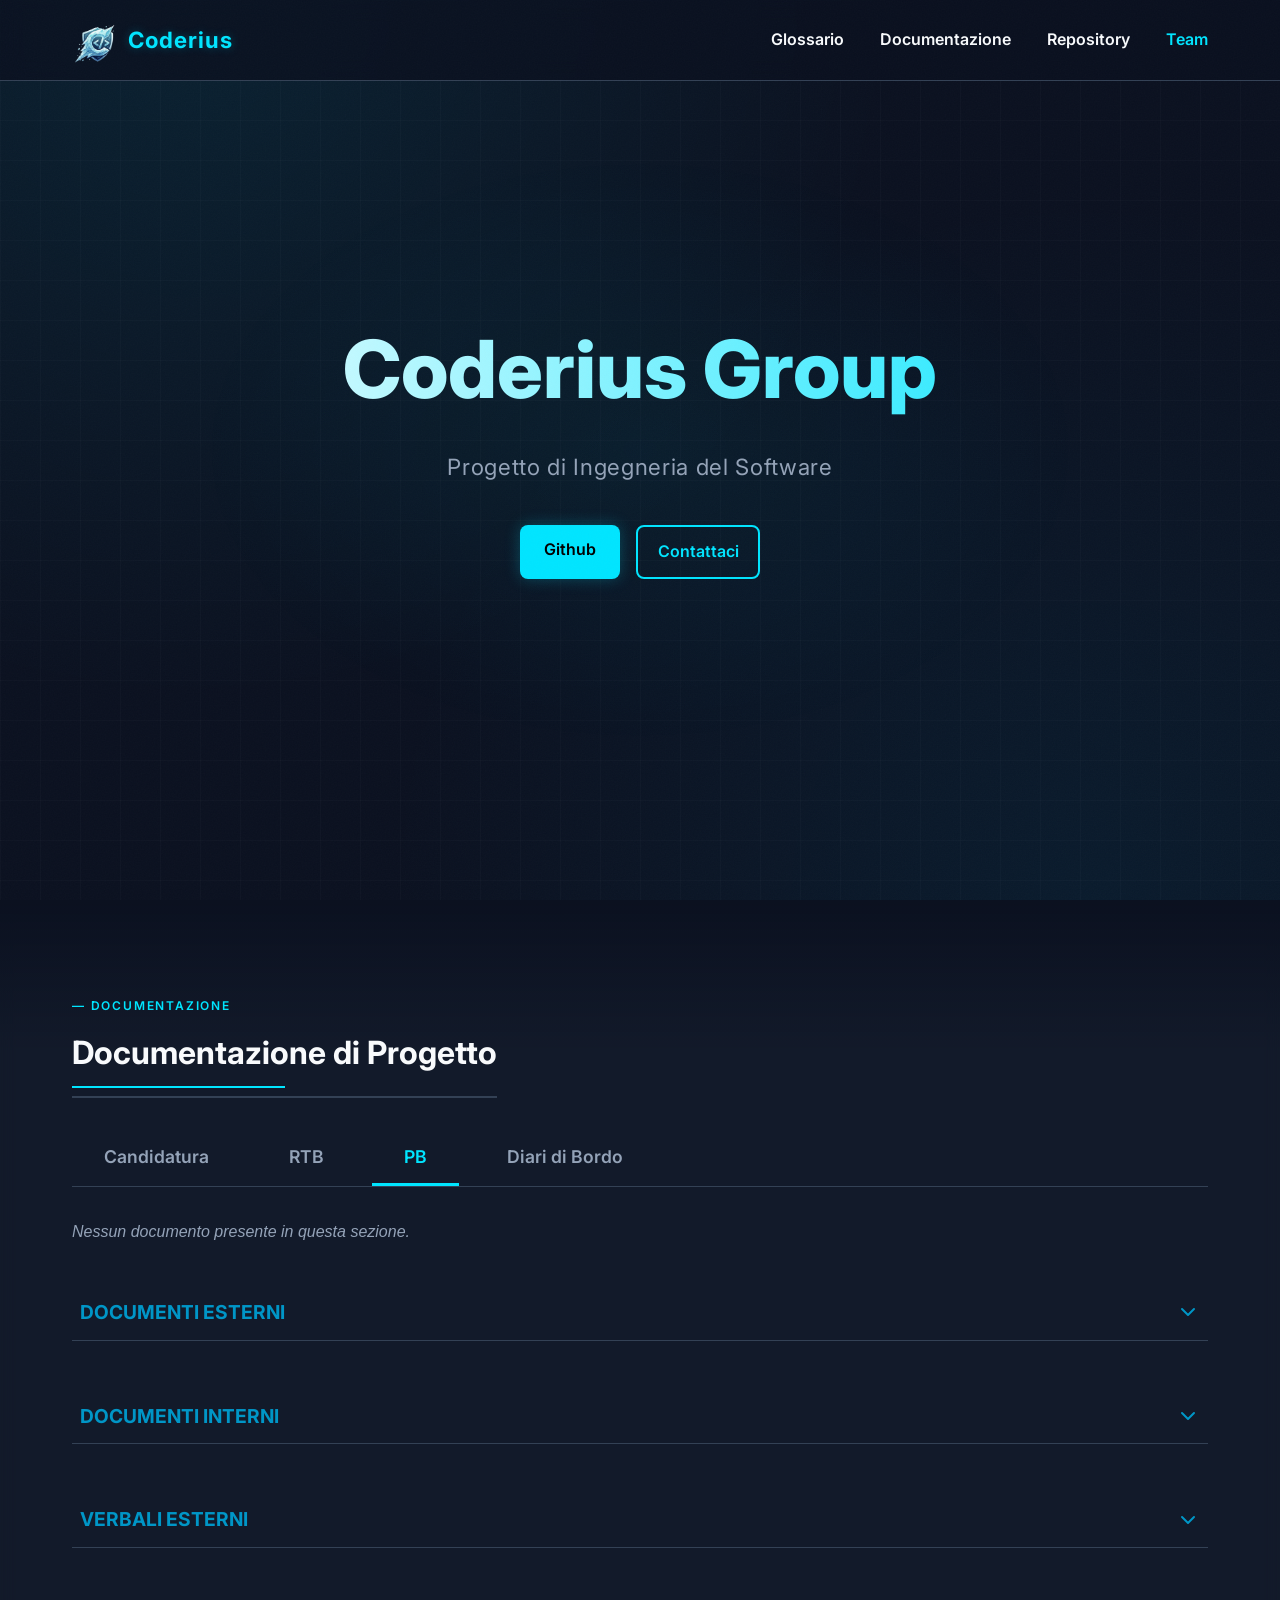
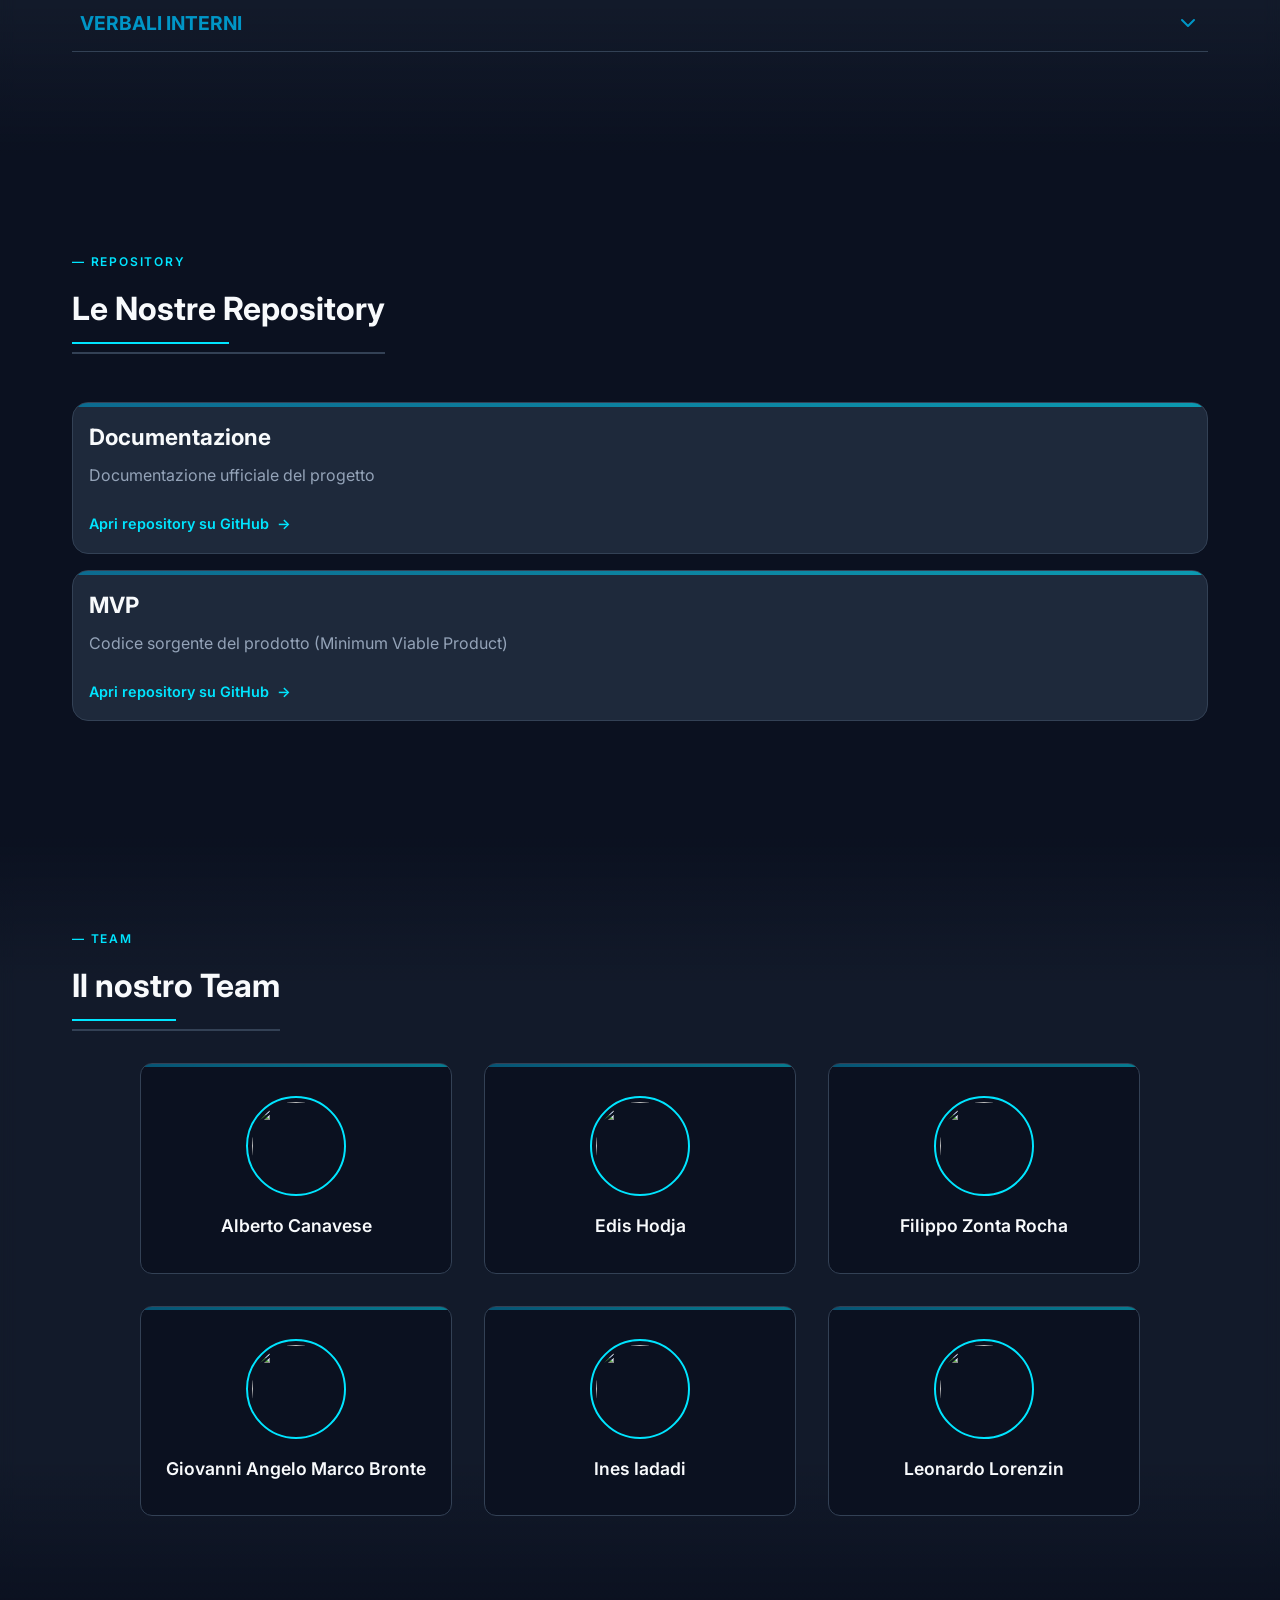
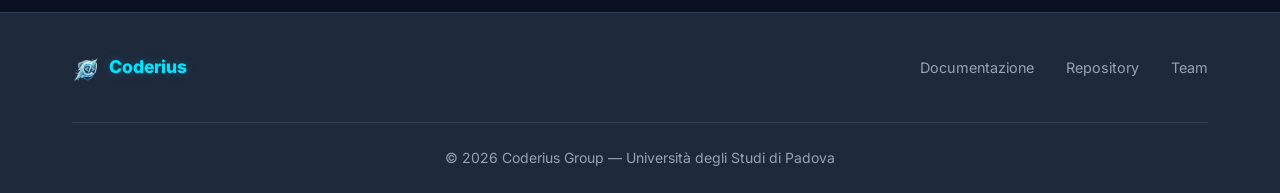
==== commit d9bc67e2: "Merge branch 'develop' of github.com:CoderiusGroup/Documentazione into feature/specifica-tecnica" ====
--- a/website/index.html
+++ b/website/index.html
@@ -430,13 +430,7 @@
                 <div id="pb" class="tab-content active">
                     <div class="doc-grid">
                                 <!-- PB_PRINCIPALI_START -->
-
-                    <a href="docs/PB/LetteraPresentazione.pdf" class="doc-card" target="_blank">
-                        <div class="doc-info">
-                            <h5>LetteraPresentazione</h5>
-                            <p>Apri in nuova scheda ↗</p>
-                        </div>
-                    </a>
+<p style="color: var(--text-secondary); font-style: italic; grid-column: 1 / -1;">Nessun documento presente in questa sezione.</p>
 <!-- PB_PRINCIPALI_END -->
                         <details class="doc-accordion">
                             <summary class="doc-group-title">
@@ -467,13 +461,6 @@
                         </div>
                     </a>
 
-                    <a href="docs/PB/Documenti/Esterni/Manuale_Utente.pdf" class="doc-card" target="_blank">
-                        <div class="doc-info">
-                            <h5>Manuale_Utente</h5>
-                            <p>Apri in nuova scheda ↗</p>
-                        </div>
-                    </a>
-
                     <a href="docs/PB/Documenti/Esterni/Analisi_dei_Requisiti.pdf" class="doc-card" target="_blank">
                         <div class="doc-info">
                             <h5>Analisi_dei_Requisiti</h5>
@@ -495,13 +482,6 @@
                     <a href="docs/PB/Documenti/Interni/Norme_di_Progetto.pdf" class="doc-card" target="_blank">
                         <div class="doc-info">
                             <h5>Norme_di_Progetto</h5>
-                            <p>Apri in nuova scheda ↗</p>
-                        </div>
-                    </a>
-
-                    <a href="docs/PB/Documenti/Interni/Glossario.pdf" class="doc-card" target="_blank">
-                        <div class="doc-info">
-                            <h5>Glossario</h5>
                             <p>Apri in nuova scheda ↗</p>
                         </div>
                     </a>
